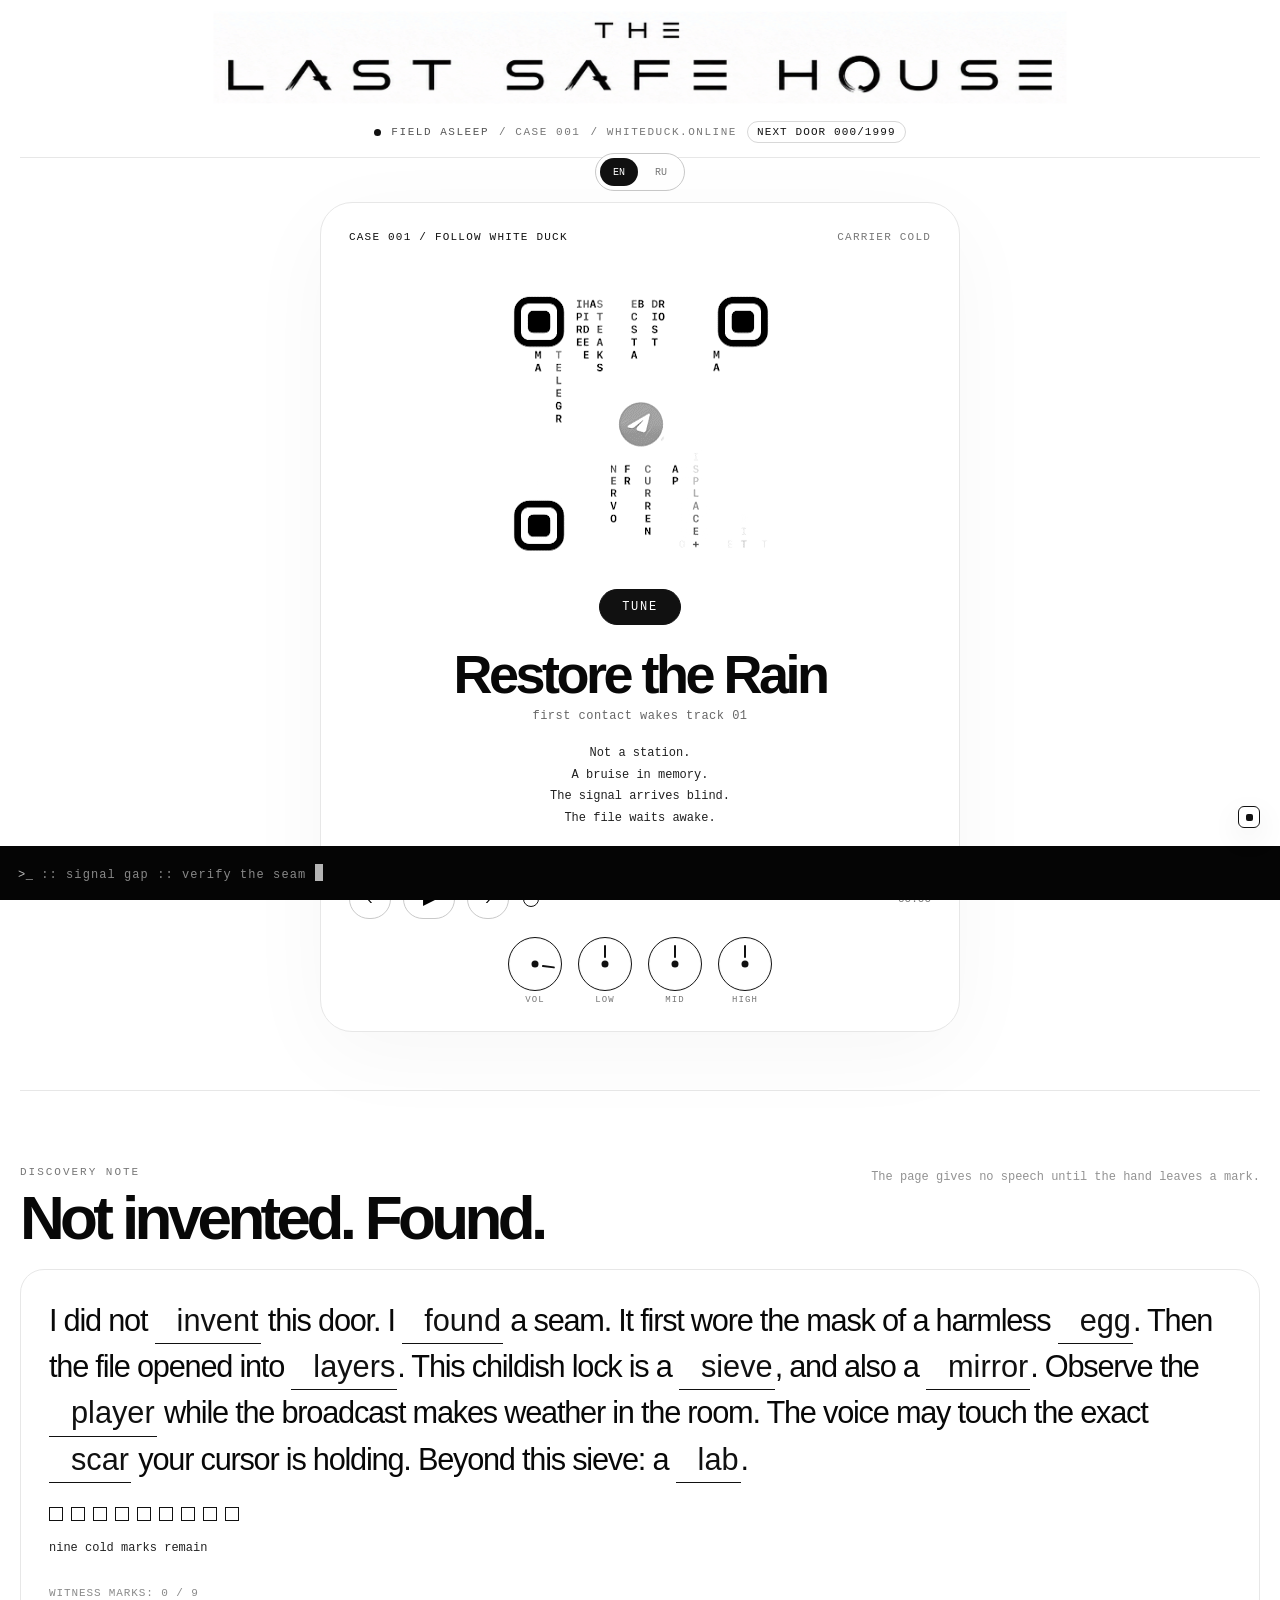
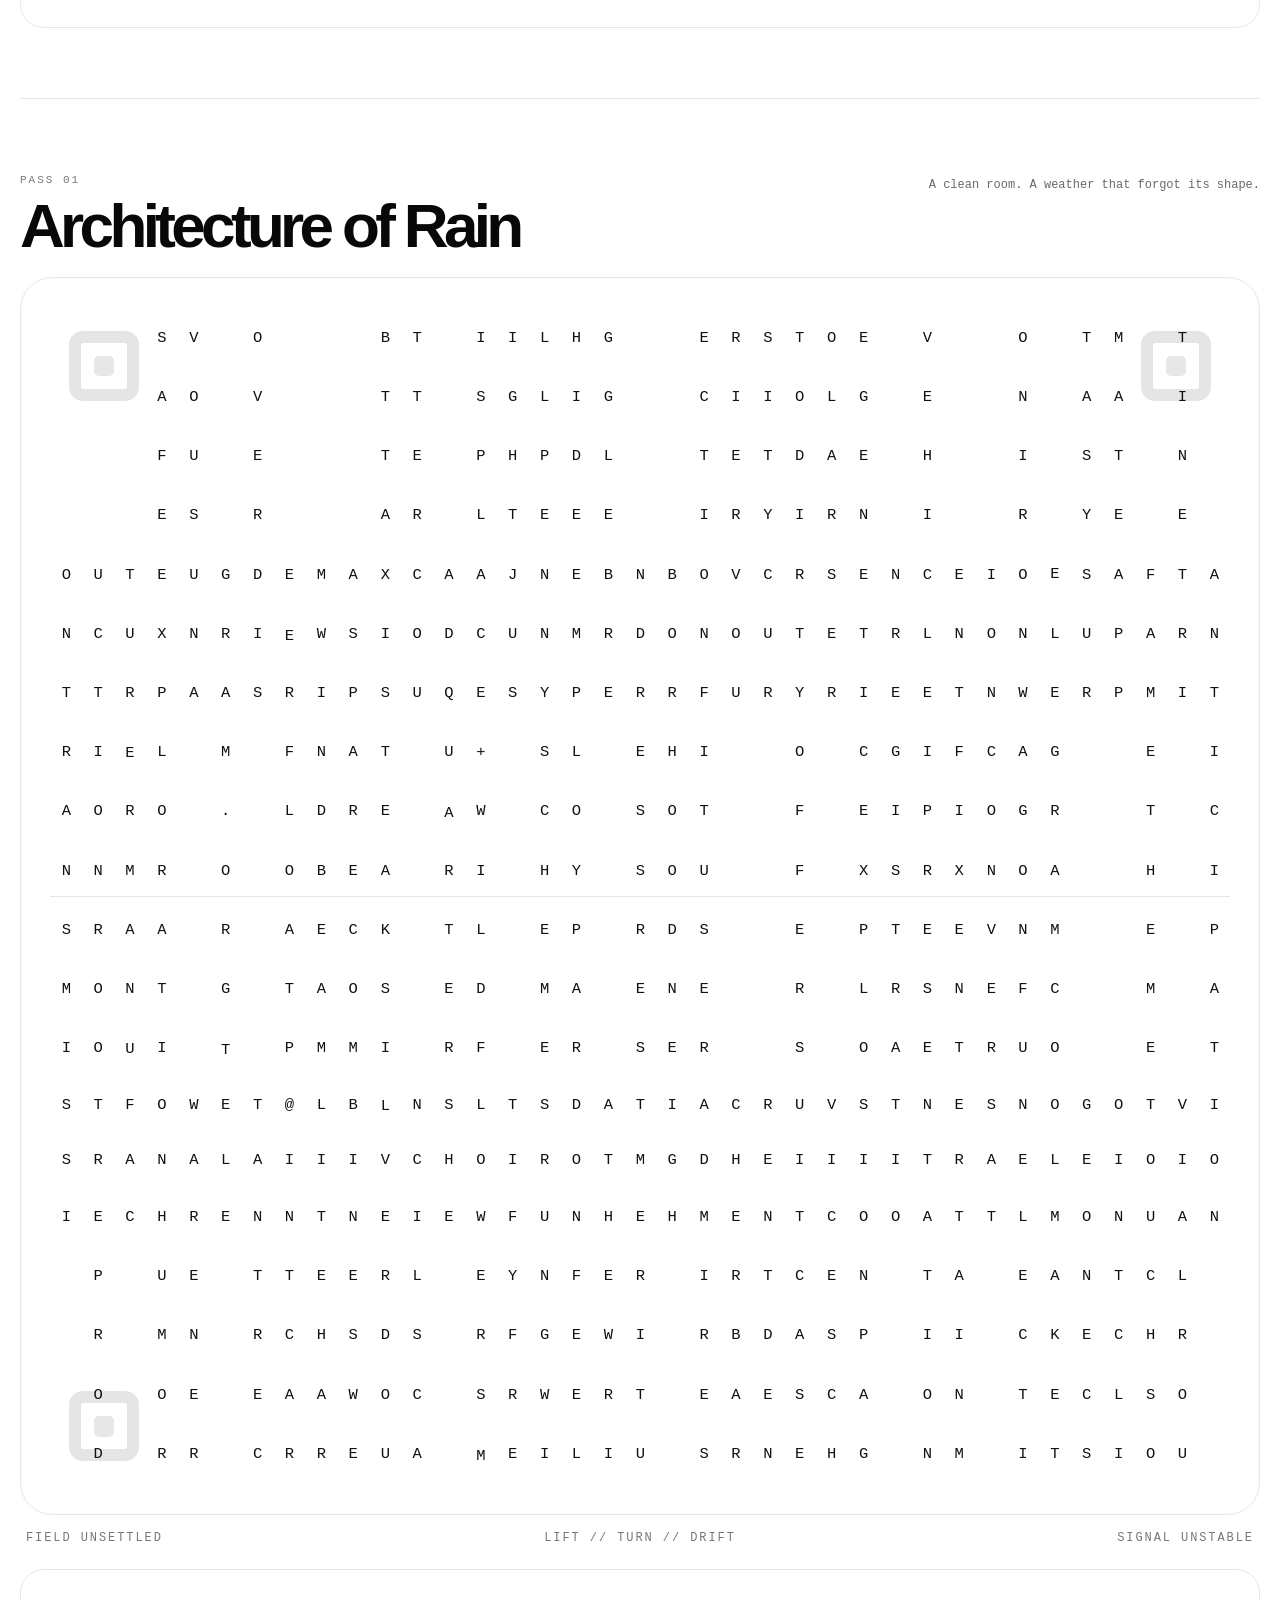
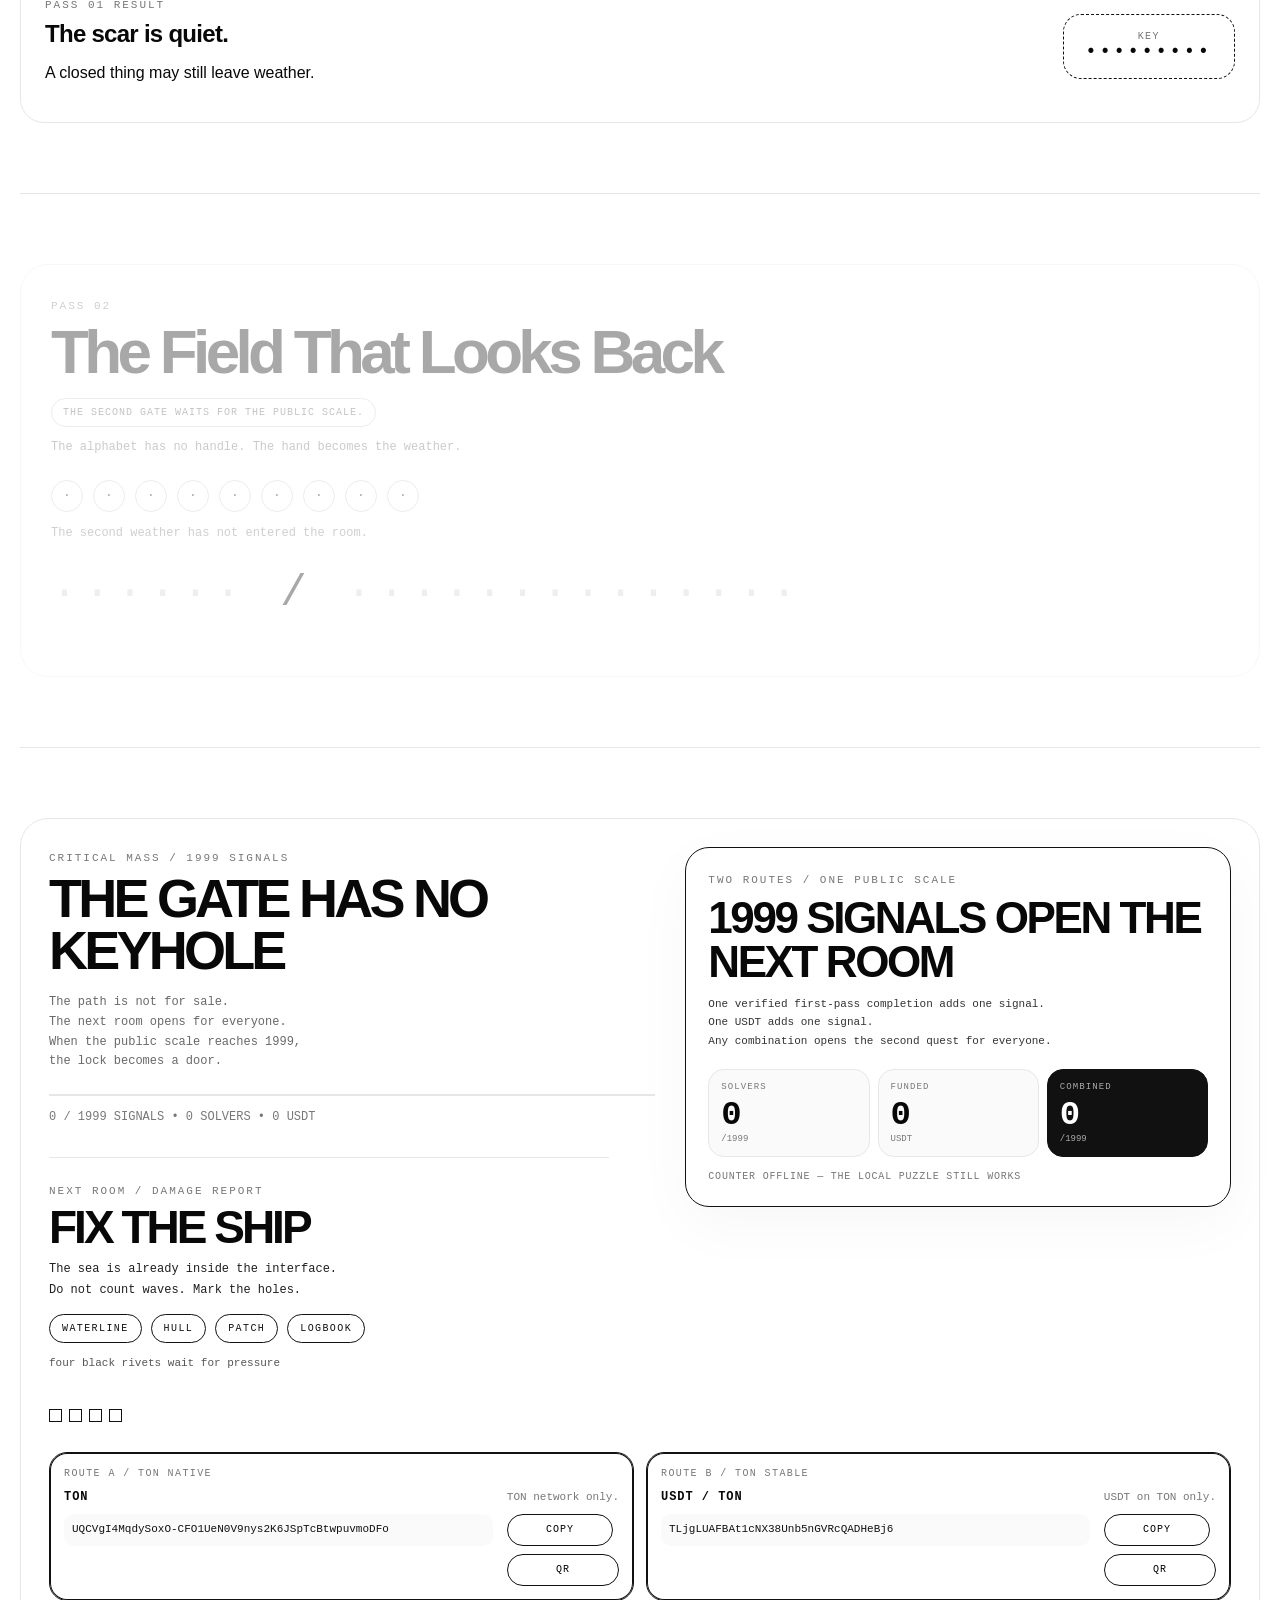
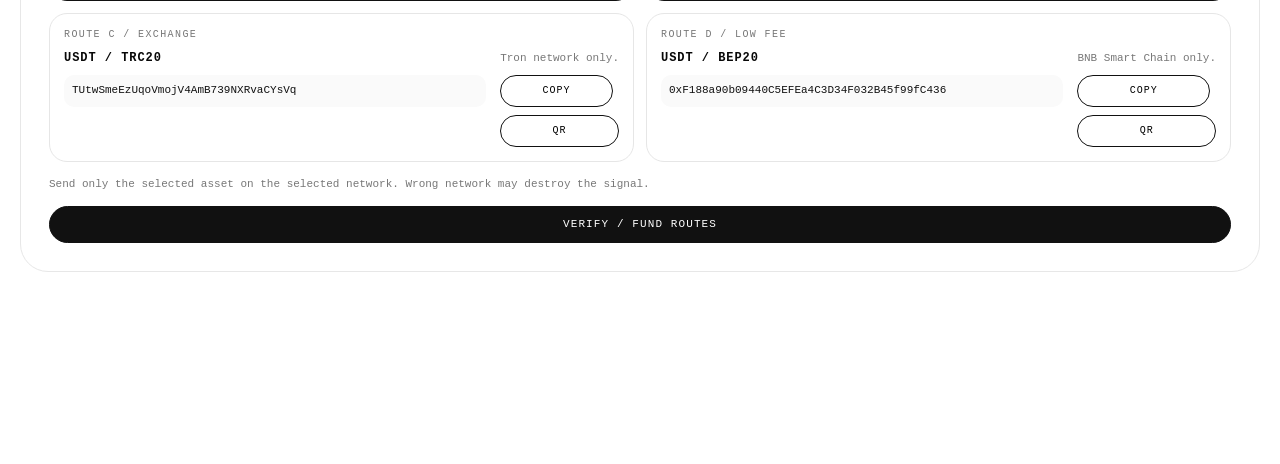
==== index.html @ b069efe6 "Deploy The Last Safe House v29" ====
<!DOCTYPE html>

<html lang="en">
<head>
<meta charset="utf-8"/>
<meta content="width=device-width, initial-scale=1, viewport-fit=cover" name="viewport"/>
<title>THE LAST SAFE HOUSE — Case 001 / Follow White Duck</title>
<meta content="Minimal ARG radio decoder. The Last Safe House. Case 001: Follow White Duck." name="description"/>
<meta content="no-referrer" name="referrer"/>
<meta content="default-src 'self'; img-src 'self' data:; media-src 'self' blob:; style-src 'self' 'unsafe-inline'; script-src 'self' https://challenges.cloudflare.com; connect-src 'self' https://api.whiteduck.online https://challenges.cloudflare.com; frame-src https://challenges.cloudflare.com; object-src 'none'; base-uri 'none'; form-action 'none'; frame-ancestors 'none'; upgrade-insecure-requests" http-equiv="Content-Security-Policy"/>
<link href="css/style.css" rel="stylesheet"/>
</head>
<body>
<div aria-live="polite" class="toast" id="toast"></div>
<div aria-hidden="true" class="qrModal hidden" id="qrModal">
<div aria-label="support route qr" aria-modal="true" class="qrModalCard" data-i18n-aria="aria.qrDialog" role="dialog">
<button aria-label="close" class="qrClose" data-i18n-aria="aria.close" id="qrClose" type="button">×</button>
<span class="eyebrow" data-i18n="routes.route" id="qrRouteLabel">route</span>
<img alt="support route qr" draggable="false" id="qrRouteImage" src=""/>
<p data-i18n="routes.genericWarning" id="qrRouteWarning">Send only the selected asset on the selected network.</p>
</div>
</div>
<div class="watcher" id="watcher">
<button aria-label="watcher mark" class="watcherMark" data-i18n-aria="aria.watcher" id="watcherMark" type="button"></button>
<aside aria-label="the hood watcher" class="watcherCard" data-i18n-aria="aria.watcherCard">
<img alt="Safe House Dog watcher mark" draggable="false" src="assets/dog.png"/>
<div class="watcherText">
<span data-i18n="watcher.label">THE LAST SAFE HOUSE // WATCHER MARK</span>
<p id="watcherKoan">Do not trust the dog. Check the file. If you feed the signal, verify the route first.</p>
</div>
</aside>
</div>
<main class="page" id="terminalRoot">
<header aria-label="station header" class="topline toplineCenter">
<a aria-label="The Last Safe House" class="brand brandLogo brandLogoCenter" href="./"><img alt="The Last Safe House" draggable="false" src="assets/last_safe_house_logo.png"/></a>
<div class="status statusCenter">
<span aria-hidden="true" class="dot" id="liveDot"></span>
<span id="headerStatus">paused</span>
<span class="caseSmall" data-i18n="header.case">/ case 001</span>
<span class="relaySmall">/ whiteduck.online</span>
<a class="microFund" href="#support" id="topFund">next door 000/1999</a>
</div>
<nav aria-label="Language / Язык" class="languageSwitch"><button aria-pressed="true" class="langButton" data-lang="en" type="button">EN</button><button aria-pressed="false" class="langButton" data-lang="ru" type="button">RU</button></nav></header>
<section aria-label="radio relay" class="hero">
<div class="radioCard">
<div class="meta"><span class="caseLabel" data-i18n="hero.case">CASE 001 / FOLLOW WHITE DUCK</span><span id="radioState">carrier cold</span></div>
<div aria-label="reference signal" class="gifWrap" id="gifTrigger">
<img alt="QR word-layer reference signal" class="qrGif" draggable="false" src="assets/reference_signal.gif"/>
<button class="tune" data-i18n="hero.tune" id="tuneButton" type="button">TUNE</button>
</div>
<h1 class="trackTitle" id="trackTitle">Restore the Rain</h1>
<div class="subtitle" id="trackMeta">first contact wakes track 01</div>
<div class="trackKoan" id="trackKoan">Not a station.
A bruise in memory.
The signal arrives blind.
The file waits awake.</div>
<div aria-label="audio controls" class="controls" data-control-zone="">
<button aria-label="previous track" class="iconBtn" data-i18n-aria="aria.prevTrack" id="prevTrack" type="button">‹</button>
<button aria-label="play pause" class="iconBtn main" data-i18n-aria="aria.playPause" id="playPause" type="button">▶</button>
<button aria-label="next track" class="iconBtn" data-i18n-aria="aria.nextTrack" id="nextTrack" type="button">›</button>
<input aria-label="seek" class="seek" data-i18n-aria="aria.seek" id="seek" max="100" min="0" type="range" value="0"/>
<div class="time" id="time">00:00</div>
</div>
<div aria-label="tone controls" class="toneControls" data-control-zone="">
<button aria-label="volume" aria-valuemax="100" aria-valuemin="0" aria-valuenow="86" class="dial" data-dial="volume" data-value="86" id="volDial" role="slider" type="button"><i></i><span data-i18n="dials.volume">VOL</span></button>
<button aria-label="low frequencies" aria-valuemax="12" aria-valuemin="-12" aria-valuenow="0" class="dial" data-dial="low" data-value="0" id="lowDial" role="slider" type="button"><i></i><span data-i18n="dials.low">LOW</span></button>
<button aria-label="mid frequencies" aria-valuemax="12" aria-valuemin="-12" aria-valuenow="0" class="dial" data-dial="mid" data-value="0" id="midDial" role="slider" type="button"><i></i><span data-i18n="dials.mid">MID</span></button>
<button aria-label="high frequencies" aria-valuemax="12" aria-valuemin="-12" aria-valuenow="0" class="dial" data-dial="high" data-value="0" id="highDial" role="slider" type="button"><i></i><span data-i18n="dials.high">HIGH</span></button>
</div>
</div>
</section>
<section aria-label="discovery note" class="section discovery">
<div class="sectionHead">
<div><span class="eyebrow" data-i18n="discovery.eyebrow">discovery note</span><h2 data-i18n="discovery.title">Not invented. Found.</h2></div>
<p class="ghostText quiet" data-i18n="discovery.ghost">The page gives no speech until the hand leaves a mark.</p>
</div>
<div class="traceBoard" id="traceBoard">
<p class="traceLine" data-i18n-html="discovery.trace" id="traceLine">
          I did not <button class="traceWord" data-note="The smaller claim is the stronger one: a seam, not a throne.">invent</button> this door.
          I <button class="traceWord" data-note="The public screen behaved like an artifact. The file was only the second weather.">found</button> a seam.
          It first wore the mask of a harmless <button class="traceWord" data-note="The innocent explanation stays alive. Motive unknown. Trace confirmed.">egg</button>.
          Then the file opened into <button class="traceWord" data-note="TGS. JSON. Shapes. Glyphs. Time. History. A path, not a prophecy.">layers</button>.
          This childish lock is a <button class="traceWord" data-note="Not proof. Not a paywall. A sieve for hands patient enough to verify.">sieve</button>,
          and also a <button class="traceWord" data-note="Move the glyphs; watch the one who needs them to obey.">mirror</button>.
          Observe the <button class="traceWord" data-note="Thrill, irritation, hurry, pride. All of them are signal. None of them are proof.">player</button>
          while the broadcast makes weather in the room.
          The voice may touch the exact <button class="traceWord" data-note="A word can arrive at the same second as the hand. Coincidence is not proof; it is an invitation to inspect.">scar</button>
          your cursor is holding.
          Beyond this sieve: a <button class="traceWord" data-note="Working notes. Red-team objections. False leads. The public ledger remains public.">lab</button>.
        </p>
<div aria-hidden="true" class="traceGrid" id="traceBlocks"><span></span><span></span><span></span><span></span><span></span><span></span><span></span><span></span><span></span></div>
<div class="traceReveal" data-i18n="discovery.marksRemain" id="traceReveal">nine cold marks remain</div>
<div class="traceReceipt" id="traceReceipt">witness marks: 0 / 9</div>
</div>
</section>
<section aria-label="pass one matrix restoration" class="section gameSection">
<div class="sectionHead">
<div><span class="eyebrow" data-i18n="pass1.eyebrow">pass 01</span><h2 data-i18n="pass1.title">Architecture of Rain</h2></div>
<p class="ghostText" data-i18n="pass1.ghost">A clean room. A weather that forgot its shape.</p>
</div>
<div aria-label="matrix field" class="matrixShell" id="matrixShell"><div class="matrixRail" id="matrixRail"></div></div>
<div class="inspect"><span data-i18n="pass1.fieldUnsettled" id="inspectNode">field unsettled</span><span data-i18n="pass1.controls" id="inspectRead">lift // turn // drift</span><span data-i18n="pass1.signalUnstable" id="syncText">signal unstable</span></div>
<div class="unlock" id="unlockPanel">
<div><span class="eyebrow" data-i18n="pass1.result">pass 01 result</span><h3 data-i18n="pass1.scarQuiet" id="unlockTitle">The scar is quiet.</h3><p data-i18n="pass1.closedWeather" id="unlockText">A closed thing may still leave weather.</p></div>
<div class="keyBox"><small data-i18n="pass1.key">KEY</small><b id="keyValue">•••••••••</b></div>
</div>
</section>
<section aria-label="pass two route" class="section">
<div class="stageTwo locked" id="stageTwo">
<span class="eyebrow" data-i18n="pass2.eyebrow">pass 02</span><h2 data-i18n="pass2.title">The Field That Looks Back</h2>
<div class="globalGateStatus" data-i18n="pass2.globalWaiting" id="globalGateStatus">The second gate waits for the public scale.</div><p class="ghostText" data-i18n="pass2.ghost">The alphabet has no handle. The hand becomes the weather.</p>
<div aria-label="attention key trace" class="keyTrace">
<div class="keySlots" id="keySlots"></div>
<p class="hint" data-i18n="pass2.waiting" id="routeHint">The second weather has not entered the room.</p>
</div>
<div class="routeTape" id="routeTape"></div>
<div class="routeActions hidden" id="routeActions"><a class="smallBtn" data-i18n="pass2.openGit" href="#" id="openLedger" rel="noopener" target="_blank">OPEN GIT</a><a class="smallBtn secondary" data-i18n="pass2.requestLab" href="#" id="requestLab">REQUEST LAB ACCESS</a></div>
</div>
</section>
<section aria-label="support routes" class="section supportSection" id="support">
<div class="fund">
<div class="fundCopy">
<span class="eyebrow" data-i18n="support.eyebrow">critical mass / 1999 usdt</span>
<h3 data-i18n="support.title">THE GATE HAS NO KEYHOLE</h3>
<p class="ghostText" data-i18n-html="support.copy">The path is not for sale.<br/>The next room opens for everyone.<br/>When the public scale reaches 1999,<br/>the lock becomes a door.</p>
<div class="bar"><span id="fundBar"></span></div>
<div class="hint" id="fundText">0 / 1999 USDT</div>
<div aria-label="next quest preview" class="shipBlock">
<span class="eyebrow" data-i18n="ship.eyebrow">next room / damage report</span>
<h4 data-i18n="ship.title">FIX THE SHIP</h4>
<p data-i18n-html="ship.copy">The sea is already inside the interface.<br/>Do not count waves. Mark the holes.</p>
<div class="shipMarks" id="shipMarks">
<button data-i18n="ship.waterline" data-i18n-note="ship.waterlineNote" data-note="WATERLINE: laws, defaults, identity rituals, and quiet captures. Measure without panic." type="button">waterline</button>
<button data-i18n="ship.hull" data-i18n-note="ship.hullNote" data-note="HULL: where convenience becomes a leak. Do not argue with the ocean. Inspect the seam." type="button">hull</button>
<button data-i18n="ship.patch" data-i18n-note="ship.patchNote" data-note="PATCH: one repair you can do today. Refuse excess data. Verify a route. Publish a receipt." type="button">patch</button>
<button data-i18n="ship.logbook" data-i18n-note="ship.logbookNote" data-note="LOGBOOK: the next quest collects evidence, not belief. Bring damage reports, not slogans." type="button">logbook</button>
</div>
<div class="shipReveal" data-i18n="ship.waiting" id="shipReveal">four black rivets wait for pressure</div>
<div aria-hidden="true" class="shipSquares" id="shipSquares"><span></span><span></span><span></span><span></span></div>
</div>
</div>
<div class="communityProgress" id="communityProgress">
<span class="eyebrow" data-i18n="progress.eyebrow">two routes / one public scale</span>
<h4 data-i18n="progress.title">1999 SIGNALS OPEN THE NEXT ROOM</h4>
<p class="progressCopy" data-i18n-html="progress.copy">One verified first-pass completion adds one signal.<br/>One USDT adds one signal.<br/>Any combination opens the second quest for everyone.</p>
<div aria-live="polite" class="progressFormula">
<div><small data-i18n="progress.solvers">SOLVERS</small><b id="solverCount">0</b><span>/1999</span></div>
<div><small data-i18n="progress.funded">FUNDED</small><b id="donationCount">0</b><span>USDT</span></div>
<div class="combined"><small data-i18n="progress.combined">COMBINED</small><b id="combinedCount">0</b><span>/1999</span></div>
</div>
<div class="counterStatus" data-i18n="progress.connecting" id="counterStatus">counter connecting…</div>
<div class="completionReceipt hidden" id="completionReceipt"></div>
<div aria-live="polite" class="turnstileMount hidden" id="turnstileMount"></div>
</div><div aria-label="support routes" class="wallet routes">
<div class="routeCard recommended">
<small data-i18n="routes.tonNative">route a / ton native</small>
<b>TON</b>
<p data-i18n="routes.tonOnly">TON network only.</p>
<code id="walletTon">TON_ADDRESS_PLACEHOLDER</code>
<button class="copyAddr" data-copy="walletTon" data-i18n="routes.copy" type="button">COPY</button><button class="showQr" data-i18n="routes.qr" data-i18n-warning="routes.tonOnlyWarning" data-qr="assets/qr_ton.png" data-route="TON" data-warning="Send only TON on the TON network to this route." type="button">QR</button>
</div>
<div class="routeCard recommended">
<small data-i18n="routes.tonStable">route b / ton stable</small>
<b>USDT / TON</b>
<p data-i18n="routes.usdtTonOnly">USDT on TON only.</p>
<code id="walletUsdtTon">USDT_TON_ADDRESS_PLACEHOLDER</code>
<button class="copyAddr" data-copy="walletUsdtTon" data-i18n="routes.copy" type="button">COPY</button><button class="showQr" data-i18n="routes.qr" data-i18n-warning="routes.usdtTonOnlyWarning" data-qr="assets/qr_usdt_ton.png" data-route="USDT / TON" data-warning="Send only USDT on TON to this route. Wrong network may destroy the signal." type="button">QR</button>
</div>
<div class="routeCard">
<small data-i18n="routes.exchange">route c / exchange</small>
<b>USDT / TRC20</b>
<p data-i18n="routes.tronOnly">Tron network only.</p>
<code id="walletTrc">USDT_TRC20_ADDRESS_PLACEHOLDER</code>
<button class="copyAddr" data-copy="walletTrc" data-i18n="routes.copy" type="button">COPY</button><button class="showQr" data-i18n="routes.qr" data-i18n-warning="routes.tronOnlyWarning" data-qr="assets/qr_trc20.png" data-route="USDT / TRC20" data-warning="Send only USDT on TRON / TRC20 to this route." type="button">QR</button>
</div>
<div class="routeCard">
<small data-i18n="routes.lowFee">route d / low fee</small>
<b>USDT / BEP20</b>
<p data-i18n="routes.bscOnly">BNB Smart Chain only.</p>
<code id="walletBep">USDT_BEP20_ADDRESS_PLACEHOLDER</code>
<button class="copyAddr" data-copy="walletBep" data-i18n="routes.copy" type="button">COPY</button><button class="showQr" data-i18n="routes.qr" data-i18n-warning="routes.bscOnlyWarning" data-qr="assets/qr_bep20.png" data-route="USDT / BEP20" data-warning="Send only USDT on BNB Smart Chain / BEP20 to this route." type="button">QR</button>
</div>
<p class="routeWarning" data-i18n="routes.genericWarning">Send only the selected asset on the selected network. Wrong network may destroy the signal.</p>
<a class="smallBtn" data-i18n="routes.verifyFund" href="#" id="donateLink" rel="noopener" target="_blank">VERIFY / FUND ROUTES</a>
</div>
</div>
</section>
</main>
<button class="terminalBeacon hidden" data-i18n="terminal.questionBeacon" id="terminalBeacon" type="button">THE HOUSE HAS A QUESTION — OPEN TERMINAL</button><footer aria-label="radio transcript" class="ticker" data-i18n-aria="aria.transcript">
<div class="tickerViewport" id="tickerViewport"><div class="tickerInner" data-i18n="terminal.waiting" id="tickerTrack">&gt;_ waiting for first contact...</div></div>
</footer>
<audio id="audio" preload="metadata"></audio>
<script src="js/i18n.js"></script><script src="js/data.js"></script>
<script src="js/app.js"></script>
</body>
</html>
---- css/style.css ----
:root{
  --bg:#fff;
  --ink:#080808;
  --muted:#777;
  --soft:#f7f7f7;
  --line:#e7e7e7;
  --line2:#c9c9c9;
  --mono:ui-monospace,SFMono-Regular,Menlo,Monaco,Consolas,"Liberation Mono","Courier New",monospace;
  --sans:-apple-system,BlinkMacSystemFont,"Segoe UI",Roboto,Helvetica,Arial,sans-serif;
  --radius:28px;
  --boardPad:clamp(10px,2.2vw,32px);
  --slotTouch:clamp(7px,1.7vw,23px);
  --glyphFit:clamp(4.6px,1.26vw,15.5px);
}
*{box-sizing:border-box}
html{background:var(--bg);color:var(--ink);font-family:var(--sans);scroll-behavior:smooth;-webkit-text-size-adjust:100%}
body{margin:0;min-height:100vh;background:var(--bg);color:var(--ink);overflow-x:hidden}
a{color:inherit;text-decoration:none}button,input{font:inherit}button{touch-action:manipulation}.hidden{display:none!important}
.page{width:min(1760px,calc(100vw - 40px));margin:0 auto;padding:30px 0 122px}
.topline{height:42px;display:flex;align-items:center;justify-content:space-between;gap:16px;border-bottom:1px solid var(--line);font-family:var(--mono);font-size:11px;letter-spacing:.09em;text-transform:uppercase;color:#111}
.brand{font-weight:780;letter-spacing:.14em;white-space:nowrap}.brandLogo{display:inline-flex;align-items:center;line-height:0;min-width:0}.brandLogo img{display:block;height:54px;width:auto;max-width:min(44vw,560px);object-fit:contain}.status{display:flex;gap:10px;align-items:center;color:#555;white-space:nowrap}.caseSmall{color:#777}.dot{width:7px;height:7px;border-radius:99px;background:#111;display:inline-block}.dot.live{animation:pulse 1.4s ease-in-out infinite}@keyframes pulse{50%{opacity:.18}}
.microFund{margin-left:4px;border:1px solid #d8d8d8;border-radius:999px;padding:4px 9px;color:#111;background:#fff;letter-spacing:.1em;white-space:nowrap}.microFund:hover{border-color:#111;transform:translateY(-1px)}
.hero{min-height:calc(100vh - 220px);display:grid;place-items:center;padding:44px 0 58px}.radioCard{width:min(640px,100%);border:1px solid var(--line);border-radius:32px;padding:28px;display:flex;flex-direction:column;align-items:center;text-align:center;box-shadow:0 22px 90px rgba(0,0,0,.035);background:#fff}.meta{width:100%;display:flex;justify-content:space-between;gap:18px;font-family:var(--mono);font-size:11px;letter-spacing:.11em;text-transform:uppercase;color:#777}.caseLabel{color:#111}.gifWrap{display:grid;place-items:center;margin:28px 0 16px;cursor:crosshair}.qrGif{width:min(300px,70vw);height:min(300px,70vw);object-fit:contain;filter:grayscale(1) contrast(1.06);mix-blend-mode:multiply}.tune{margin-top:18px;border:1px solid #111;background:#111;color:#fff;border-radius:999px;padding:10px 22px;font-family:var(--mono);font-size:12px;letter-spacing:.14em;text-transform:uppercase;cursor:pointer}.tune:hover{transform:translateY(-1px)}.trackTitle{font-size:clamp(30px,4.4vw,54px);letter-spacing:-.065em;line-height:.96;margin:8px 0}.subtitle{font-family:var(--mono);font-size:12px;color:#666;letter-spacing:.04em}.trackKoan{font-family:var(--mono);font-size:12px;line-height:1.82;color:#202020;white-space:pre-line;margin:20px auto 0;max-width:480px;min-height:112px;transition:opacity .18s ease}.controls{position:relative;z-index:5;display:grid;grid-template-columns:42px 52px 42px minmax(120px,1fr) 62px;gap:12px;align-items:center;margin-top:24px;width:100%}.iconBtn{width:42px;height:40px;border-radius:999px;border:1px solid var(--line2);background:#fff;cursor:pointer;display:grid;place-items:center}.iconBtn.main{width:52px}.iconBtn:hover{border-color:#111;transform:translateY(-1px)}.seek{appearance:none;width:100%;height:2px;background:#111;outline:none}.seek::-webkit-slider-thumb{appearance:none;width:16px;height:16px;border-radius:99px;background:#fff;border:1px solid #111}.seek::-moz-range-thumb{width:16px;height:16px;border-radius:99px;background:#fff;border:1px solid #111}.time{font-family:var(--mono);font-size:11px;color:#777;text-align:right}
.section{padding:70px 0;border-top:1px solid var(--line)}.sectionHead{display:flex;justify-content:space-between;align-items:flex-start;gap:30px;margin-bottom:22px}.eyebrow{font-family:var(--mono);font-size:11px;letter-spacing:.18em;text-transform:uppercase;color:#777}.section h2{font-size:clamp(38px,5vw,62px);letter-spacing:-.075em;line-height:.94;margin:10px 0 0}.section h3{font-size:24px;letter-spacing:-.03em;margin:8px 0}.ghostText{margin:7px 0 0;max-width:430px;color:#696969;font-family:var(--mono);font-size:12px;line-height:1.65}.quiet{opacity:.72}
.traceBoard{border:1px solid var(--line);border-radius:24px;padding:28px;background:#fff}.traceLine{font-size:clamp(22px,2.4vw,34px);line-height:1.47;letter-spacing:-.04em;margin:0}.traceWord{position:relative;border:0;border-bottom:1px solid #111;background:transparent;padding:0 2px 0 22px;cursor:crosshair;font:inherit;color:#111}.traceWord:before{content:"";position:absolute;left:2px;top:.32em;width:.5em;height:.5em;background:#111;opacity:0;transform:scale(.25);transition:opacity .16s ease,transform .16s ease}.traceWord.seen:before{opacity:1;transform:scale(1)}.traceWord.seen{background:#111;color:transparent;border-bottom-color:#111;border-radius:2px;box-shadow:0 0 0 1px #111 inset}.traceGrid{display:flex;gap:8px;margin-top:24px}.traceGrid span{width:14px;height:14px;border:1px solid #111;display:block}.traceGrid span.seen{background:#111}.traceReveal{min-height:48px;margin-top:18px;color:#222;font-family:var(--mono);font-size:12px;line-height:1.55}.traceReceipt{font-family:var(--mono);font-size:11px;color:#8a8a8a;letter-spacing:.08em;text-transform:uppercase}
.matrixShell{position:relative;width:100%;border:1px solid var(--line);border-radius:32px;padding:var(--boardPad);background:#fff;overflow:hidden;box-shadow:inset 0 0 0 1px rgba(0,0,0,.018)}.matrixRail{position:relative;display:block;width:100%;max-width:1180px;aspect-ratio:259/259;margin:0 auto;padding:0;isolation:isolate;user-select:none;-webkit-user-select:none;touch-action:none}.matrixRail:after{content:"";position:absolute;left:0;right:0;top:50%;height:1px;background:#e6e6e6;z-index:1;pointer-events:none}.qrCorners{position:absolute;inset:0;pointer-events:none;z-index:0}.corner{position:absolute;width:clamp(24px,5.8vw,70px);height:clamp(24px,5.8vw,70px);border:clamp(5px,1vw,12px) solid #222;border-radius:clamp(6px,1.1vw,15px);opacity:.12;pointer-events:none;mix-blend-mode:multiply}.corner:after{content:"";position:absolute;inset:clamp(5px,1vw,13px);background:#222;border-radius:clamp(2px,.5vw,5px);opacity:.9}.c1{left:1.6%;top:2.1%}.c2{right:1.6%;top:2.1%}.c3{left:1.6%;bottom:2.1%}.col{position:absolute;top:0;width:var(--slotTouch);height:100%;transform:translateX(-50%);border-radius:999px;background:transparent;cursor:grab;transition:background .16s ease,box-shadow .16s ease,opacity .16s ease,filter .16s ease;z-index:5}.col:hover,.col.selected{background:rgba(0,0,0,.035)}.col.pressed{background:rgba(0,0,0,.055);cursor:grabbing}.col.dropTarget{background:rgba(0,0,0,.075);box-shadow:0 0 0 1px #111 inset}.col.isDragging{position:fixed!important;z-index:5000!important;transform:none!important;background:#fff!important;border:1px solid #111!important;box-shadow:0 28px 72px rgba(0,0,0,.22)!important;opacity:.96!important;pointer-events:none!important}.matrixRail.dragging .col:not(.isDragging){opacity:.36;filter:blur(.1px)}.dropSlot{display:none}.glyph{position:absolute;left:50%;transform:translate(-50%,-50%);font-family:var(--mono);font-size:var(--glyphFit);line-height:1;letter-spacing:0;color:#111;white-space:pre;user-select:none;-webkit-user-select:none;z-index:6}.glyph.keyHit{background:#111;color:#fff;border-radius:999px;box-shadow:0 0 0 clamp(2px,.45vw,7px) #111}.glyph.keyHint{animation:keyBreath 1.35s ease-in-out infinite;border-radius:999px;background:#f4f4f4;box-shadow:0 0 0 clamp(3px,.75vw,10px) #f4f4f4;z-index:7}@keyframes keyBreath{50%{background:#fff;box-shadow:0 0 0 clamp(4px,.9vw,12px) #f7f7f7}}.glyph.noise{animation:shake .18s linear 2}@keyframes shake{50%{transform:translate(calc(-50% + 2px),-50%)}}
.inspect{display:flex;justify-content:space-between;gap:18px;font-family:var(--mono);font-size:clamp(8px,1.1vw,12px);letter-spacing:clamp(.06em,.8vw,.16em);text-transform:uppercase;color:#777;margin-top:16px;padding:0 6px}.unlock{display:flex;justify-content:space-between;gap:26px;align-items:center;border:1px solid var(--line);border-radius:24px;margin-top:24px;padding:24px}.keyBox{border:1px dashed #111;border-radius:18px;padding:16px 22px;text-align:center;min-width:150px}.keyBox small{display:block;font-family:var(--mono);font-size:10px;color:#777;letter-spacing:.14em}.keyBox b{font-family:var(--mono);font-size:18px;letter-spacing:.18em}.stageTwo{border:1px solid var(--line);border-radius:28px;padding:30px;background:#fff;transition:opacity .35s}.stageTwo.locked{opacity:.35;filter:grayscale(1)}.keyTrace{margin:22px 0}.keySlots{display:flex;gap:10px;flex-wrap:wrap}.keySlots span{width:32px;height:32px;border:1px solid var(--line2);border-radius:999px;display:grid;place-items:center;font-family:var(--mono);font-size:13px}.keySlots span.filled{background:#111;color:#fff;border-color:#111}.hint{font-family:var(--mono);font-size:12px;color:#777;line-height:1.55}.routeTape{font-family:var(--mono);font-size:clamp(20px,3.5vw,46px);letter-spacing:.13em;line-height:1.25;margin:24px 0}.routeTape .pending{color:#cfcfcf}.routeActions{display:flex;gap:12px;flex-wrap:wrap}.smallBtn{display:inline-flex;align-items:center;justify-content:center;border:1px solid #111;border-radius:999px;background:#111;color:#fff;padding:10px 16px;font-family:var(--mono);font-size:11px;letter-spacing:.1em;text-transform:uppercase}.smallBtn.secondary{background:#fff;color:#111}
.fund{display:grid;grid-template-columns:minmax(0,1fr) minmax(280px,560px);gap:30px;align-items:stretch;border:1px solid var(--line);border-radius:28px;padding:28px}.fundCopy h3{font-size:clamp(30px,4.6vw,54px);letter-spacing:-.07em;line-height:.96;margin:8px 0 16px}.bar{height:2px;background:#e6e6e6;margin:22px 0 12px}.bar span{display:block;height:2px;background:#111;width:0}.routes{display:grid;gap:12px;font-family:var(--mono);font-size:12px;line-height:1.4}.routeCard{border:1px solid #e6e6e6;border-radius:18px;padding:14px;background:#fff;display:grid;grid-template-columns:1fr auto;gap:8px 14px;align-items:center}.routeCard.recommended{border-color:#111;box-shadow:inset 0 0 0 1px #111}.routeCard small{font-size:10px;color:#777;letter-spacing:.14em;text-transform:uppercase;grid-column:1/-1}.routeCard b{font-size:12px;letter-spacing:.08em;text-transform:uppercase}.routeCard p{margin:0;color:#777;font-family:var(--mono);font-size:11px}.routeCard code{grid-column:1/2;display:block;font-family:var(--mono);font-size:11px;overflow-wrap:anywhere;color:#111;background:#fafafa;border-radius:10px;padding:8px}.copyAddr{grid-column:2/3;grid-row:3/4;border:1px solid #111;background:#fff;border-radius:999px;padding:8px 10px;cursor:pointer;font-family:var(--mono);font-size:10px;letter-spacing:.1em}.copyAddr:hover{background:#111;color:#fff}.routeWarning{margin:2px 0 0;color:#777;font-size:11px;line-height:1.6}
.watcher{position:fixed;right:20px;bottom:72px;z-index:2600}.watcherMark{width:22px;height:22px;border:1px solid #111;background:#fff;border-radius:6px;cursor:crosshair;display:block;box-shadow:0 10px 30px rgba(0,0,0,.08)}.watcherMark:after{content:"";display:block;width:7px;height:7px;background:#111;margin:6px auto;border-radius:2px}.watcherCard{position:absolute;right:0;bottom:34px;width:min(420px,calc(100vw - 36px));border:1px solid #111;background:#fff;border-radius:28px;padding:14px;box-shadow:0 24px 80px rgba(0,0,0,.16);opacity:0;transform:translateY(12px) scale(.985);pointer-events:none;transition:opacity .2s ease,transform .2s ease}.watcher:hover .watcherCard,.watcher.open .watcherCard{opacity:1;transform:translateY(0) scale(1);pointer-events:auto}.watcherCard img{width:100%;height:auto;max-height:520px;object-fit:cover;object-position:50% 24%;border-radius:20px;filter:grayscale(1) contrast(1.04)}.watcherText{padding:12px 6px 4px;font-family:var(--mono);font-size:12px;line-height:1.6}.watcherText span{display:block;letter-spacing:.14em;text-transform:uppercase;color:#777;margin-bottom:6px}.watcherText p{margin:0;color:#111}
.ticker{position:fixed;left:0;right:0;bottom:0;z-index:2000;background:#050505;color:#fff;height:54px;display:block;overflow:hidden;box-shadow:0 -1px 0 rgba(255,255,255,.08)}.tickerViewport{height:54px;display:flex;align-items:center;width:100%;overflow:hidden;padding:0 18px;white-space:nowrap}.tickerInner{display:block;width:100%;max-width:100%;white-space:nowrap;font-family:var(--mono);font-size:12px;letter-spacing:.045em;overflow:hidden;text-overflow:ellipsis}.tickerCue{display:inline;opacity:1;white-space:nowrap}.tickerCue.active{color:#fff;text-shadow:0 0 7px rgba(255,255,255,.28)}.tickerCue.silence{opacity:.55}.tickerCursor{display:inline-block;width:8px;height:1.35em;margin-left:9px;vertical-align:-.25em;background:#fff;opacity:.7;animation:cursorBlink 1.15s steps(1,end) infinite}@keyframes cursorBlink{50%{opacity:.08}}.ticker:hover{height:auto;min-height:54px}.ticker:hover .tickerViewport{height:auto;min-height:54px;align-items:flex-start;padding-top:16px;padding-bottom:16px}.tickerViewport:hover .tickerInner{white-space:normal;overflow:visible;text-overflow:clip;line-height:1.4;background:#050505;z-index:1;cursor:text}
.toast{position:fixed;right:18px;bottom:64px;z-index:3000;background:#111;color:#fff;border-radius:999px;padding:10px 14px;font-family:var(--mono);font-size:11px;letter-spacing:.08em;text-transform:uppercase;opacity:0;transform:translateY(8px);transition:.2s;pointer-events:none}.toast.show{opacity:1;transform:translateY(0)}.devPanel{position:fixed;right:14px;top:14px;z-index:5000;display:flex;gap:8px;background:#fff;border:1px solid #111;border-radius:999px;padding:8px}.devPanel button{border:1px solid #111;background:#fff;border-radius:999px;padding:6px 10px;font-family:var(--mono);font-size:11px;cursor:pointer}.signalBurst{position:fixed;inset:0;z-index:4200;pointer-events:none;overflow:hidden;display:block;background:rgba(255,255,255,.01)}.signalBurst .burstLabel{position:absolute;left:50%;top:50%;transform:translate(-50%,-50%);font-family:var(--mono);font-size:clamp(18px,4vw,54px);letter-spacing:.18em;white-space:nowrap;color:#111;background:rgba(255,255,255,.8);border:1px solid #111;border-radius:999px;padding:14px 24px;animation:burstLabel 1.55s ease-out forwards}.signalBurst span{position:absolute;top:-8vh;font-family:var(--mono);font-size:clamp(13px,2.4vw,30px);color:#111;opacity:0;animation:fallGlyph linear forwards}@keyframes fallGlyph{0%{opacity:0;transform:translateY(-10vh)}12%{opacity:.72}100%{opacity:0;transform:translateY(118vh)}}@keyframes burstLabel{0%{opacity:0;filter:blur(8px);letter-spacing:.5em}18%{opacity:1;filter:blur(0)}78%{opacity:1}100%{opacity:0;letter-spacing:.22em}}
@media(max-width:1100px){.page{width:calc(100vw - 28px)}}
@media(max-width:900px){:root{--slotTouch:clamp(6px,1.9vw,14px);--glyphFit:clamp(4.4px,1.35vw,9px)}.page{width:calc(100vw - 18px);padding-top:18px}.topline{font-size:10px}.caseSmall{display:inline}.hero{min-height:auto;padding:28px 0}.sectionHead{display:block}.ghostText{max-width:none}.fund{grid-template-columns:1fr}.controls{grid-template-columns:42px 52px 42px;grid-template-areas:"prev play next" "seek seek time"}.controls #prevTrack{grid-area:prev}.controls #playPause{grid-area:play}.controls #nextTrack{grid-area:next}.controls .seek{grid-area:seek}.controls .time{grid-area:time}.traceLine{font-size:24px}.inspect{font-size:10px;letter-spacing:.1em;flex-wrap:wrap}.watcher{right:14px;bottom:64px}.watcherCard{width:min(360px,calc(100vw - 28px))}.microFund{font-size:9px;padding:3px 6px;margin-left:0}.brandLogo img{height:24px;max-width:min(52vw,280px)}.brandLogoCenter img{height:54px;max-width:min(88vw,540px)}.status{gap:6px}.statusCenter{flex-wrap:wrap}.routeCard{grid-template-columns:1fr}.copyAddr{grid-column:1;grid-row:auto;width:max-content}.ticker{height:58px}.tickerViewport{height:58px;padding:0 12px}.tickerInner{font-size:11px}}
@media(max-width:540px){:root{--slotTouch:6px;--glyphFit:4.4px}.radioCard{padding:22px 18px;border-radius:24px}.meta{font-size:9px}.qrGif{width:240px;height:240px}.matrixShell{padding:8px;border-radius:18px}.corner{opacity:.08}.unlock{display:block}.keyBox{margin-top:18px}.section{padding:46px 0}.section h2{font-size:clamp(31px,11vw,44px)}.routeTape{font-size:20px;letter-spacing:.08em}.traceWord{padding-left:18px}.traceGrid span{width:12px;height:12px}}
@media(prefers-reduced-motion:reduce){*{animation-duration:.01ms!important;animation-iteration-count:1!important;scroll-behavior:auto!important}}

/* v17 additions: next-room ship module + terminal prompt */
.shipBlock{margin-top:30px;border-top:1px solid var(--line);padding-top:22px;max-width:560px}
.shipBlock h4{font-size:clamp(28px,4vw,46px);letter-spacing:-.065em;line-height:.94;margin:8px 0 10px}
.shipBlock p{margin:0 0 14px;color:#202020;font-family:var(--mono);font-size:12px;line-height:1.72}
.shipMarks{display:flex;flex-wrap:wrap;gap:9px;margin:14px 0 12px}
.shipMarks button{border:1px solid #111;background:#fff;color:#111;border-radius:999px;padding:8px 12px;font-family:var(--mono);font-size:10px;letter-spacing:.14em;text-transform:uppercase;cursor:crosshair;transition:background .16s,color .16s,transform .16s}
.shipMarks button:hover{transform:translateY(-1px)}
.shipMarks button.seen{background:#111;color:transparent;text-shadow:none;box-shadow:0 0 0 1px #111 inset}
.shipReveal{min-height:42px;color:#555;font-family:var(--mono);font-size:11px;line-height:1.55;margin-top:10px}
.shipSquares{display:flex;gap:7px;margin-top:12px}
.shipSquares span{width:13px;height:13px;border:1px solid #111;display:block}
.shipSquares span.seen{background:#111}
.terminalInput{display:inline-block;min-width:13ch;max-width:80vw;outline:none;color:#fff;caret-color:#fff;vertical-align:baseline;white-space:pre;overflow:hidden}
.terminalInput:empty:before{content:""}
.tickerPrompt{opacity:.72}
.tickerCue.active{font-variant-ligatures:none}
@media(max-width:900px){.shipBlock{max-width:none}.shipMarks button{font-size:9px;padding:7px 10px}.terminalInput{min-width:9ch}}

/* v18 additions: radio dials, QR route modal, live terminal, animated watcher text */
.toneControls{display:flex;gap:16px;align-items:center;justify-content:center;margin-top:18px;width:100%;font-family:var(--mono);user-select:none;-webkit-user-select:none}
.dial{--deg:230deg;touch-action:none;position:relative;width:54px;height:66px;border:0;background:transparent;cursor:grab;color:#111;display:grid;grid-template-rows:54px auto;place-items:center;padding:0;font-family:var(--mono)}
.dial i{width:54px;height:54px;border:1px solid #111;border-radius:999px;background:#fff;display:block;position:relative;box-shadow:inset 0 0 0 1px rgba(0,0,0,.03)}
.dial i:before{content:"";position:absolute;left:50%;top:7px;width:2px;height:13px;background:#111;border-radius:99px;transform:translateX(-50%) rotate(var(--deg));transform-origin:50% 20px;transition:transform .08s linear}
.dial i:after{content:"";position:absolute;left:50%;top:50%;width:7px;height:7px;background:#111;border-radius:99px;transform:translate(-50%,-50%)}
.dial span{font-size:9px;letter-spacing:.12em;color:#777;margin-top:5px;line-height:1;text-transform:uppercase}.dial:hover i{box-shadow:0 0 0 1px #111 inset}.dial:focus-visible{outline:1px solid #111;outline-offset:4px;border-radius:12px}
.qrModal{position:fixed;inset:0;z-index:7000;background:rgba(255,255,255,.76);display:grid;place-items:center;backdrop-filter:blur(4px)}.qrModal.hidden{display:none!important}.qrModalCard{width:min(380px,calc(100vw - 34px));background:#fff;border:1px solid #111;border-radius:28px;padding:20px;box-shadow:0 30px 110px rgba(0,0,0,.22);position:relative;text-align:center}.qrClose{position:absolute;right:14px;top:12px;width:30px;height:30px;border:1px solid #111;background:#fff;border-radius:999px;cursor:pointer}.qrModalCard img{width:min(260px,72vw);height:min(260px,72vw);object-fit:contain;image-rendering:pixelated;margin:16px auto 12px;display:block}.qrModalCard p{font-family:var(--mono);font-size:11px;line-height:1.55;color:#222;margin:8px auto 0;max-width:280px}.showQr{grid-column:2/3;grid-row:4/5;border:1px solid #111;background:#fff;border-radius:999px;padding:8px 11px;cursor:pointer;font-family:var(--mono);font-size:10px;letter-spacing:.1em}.showQr:hover{background:#111;color:#fff}.copyAddr{margin-right:6px}
.tickerInner.terminalActive{cursor:text}.terminalEcho{display:inline;color:#fff;white-space:pre}.terminalGhost{opacity:.48}.tickerPrompt{margin-right:0}.terminalInputText{display:inline;min-width:1ch;white-space:pre}.tickerInner.silence{overflow:visible;text-overflow:clip}.tickerInner.typing{font-variant-ligatures:none}.watcherText p.typing:after{content:"";display:inline-block;width:7px;height:1.15em;background:#111;margin-left:6px;vertical-align:-.22em;animation:cursorBlink 1.15s steps(1,end) infinite}
@media(max-width:900px){.toneControls{gap:10px}.dial{width:48px;height:60px}.dial i{width:48px;height:48px}.dial i:before{top:6px;height:12px;transform-origin:50% 18px}.showQr{grid-column:1;grid-row:auto;width:max-content}.qrModalCard{border-radius:22px}.toneControls{flex-wrap:wrap}}

/* v21 operator echo under terminal */
.operatorAvatar{position:absolute;left:18px;bottom:8px;width:34px;height:38px;z-index:3;opacity:.78;pointer-events:none;display:flex;align-items:flex-end;justify-content:center}
.operatorAvatar:before{content:"";position:absolute;top:2px;left:11px;width:12px;height:12px;border:1px solid #fff;border-radius:50%;background:#050505}
.operatorBody{display:block;width:20px;height:22px;border:1px solid rgba(255,255,255,.86);border-radius:9px 9px 4px 4px;background:#050505}
.operatorBubble{position:absolute;left:42px;bottom:24px;max-width:min(420px,calc(100vw - 92px));font-family:var(--mono);font-size:11px;line-height:1.35;color:#fff;background:#050505;border:1px solid rgba(255,255,255,.22);border-radius:12px;padding:7px 9px;opacity:0;transform:translateY(4px);transition:opacity .16s ease,transform .16s ease;white-space:nowrap;overflow:hidden;text-overflow:ellipsis}
.operatorAvatar.speaking .operatorBubble{opacity:1;transform:translateY(0)}
.tickerViewport{padding-left:68px}
@media(max-width:900px){.operatorAvatar{left:10px}.tickerViewport{padding-left:56px}.operatorBubble{left:36px;max-width:calc(100vw - 76px);font-size:10px}}

/* v22 finish: remove lower-left operator; typed terminal glyphs fall instead. */
.operatorAvatar{display:none!important}
.tickerViewport{padding-left:18px!important}
@media(max-width:900px){.tickerViewport{padding-left:12px!important}}
.terminalDrop{
  position:fixed;
  top:-24px;
  z-index:3100;
  pointer-events:none;
  font-family:var(--mono);
  font-size:14px;
  line-height:1;
  color:#111;
  opacity:.92;
  text-shadow:0 0 10px rgba(0,0,0,.12);
  animation:terminalFall var(--fallDur,1.9s) cubic-bezier(.16,.78,.26,1) forwards;
}
@keyframes terminalFall{
  0%{transform:translate3d(0,-20px,0) rotate(0deg);opacity:0}
  12%{opacity:.92}
  100%{transform:translate3d(var(--drift,0px),calc(100vh + 50px),0) rotate(7deg);opacity:0}
}

/* v23 local-only sync calibration panel */
.syncPanel{
  position:fixed; right:18px; top:92px; z-index:80; width:min(420px, calc(100vw - 36px));
  background:#050505; color:#f7f7f2; border:1px solid #222; border-radius:18px;
  padding:14px; box-shadow:0 22px 80px rgba(0,0,0,.22); font-family:var(--mono);
}
.syncTitle{font-size:10px; letter-spacing:.22em; text-transform:uppercase; color:#a0a0a0; margin-bottom:8px;}
.syncRead{font-size:12px; margin-bottom:8px;}
.syncLine{font-size:12px; line-height:1.5; min-height:42px; color:#fff; border-top:1px solid #242424; padding-top:10px;}
.syncActions{display:flex; gap:7px; flex-wrap:wrap; margin-top:10px;}
.syncActions button{background:#fff;color:#000;border:0;border-radius:999px;padding:8px 10px;font:600 10px var(--mono);text-transform:uppercase;letter-spacing:.08em;cursor:pointer;}

.signalNoise{opacity:.48;letter-spacing:.09em}

.signalNoise{opacity:.48;letter-spacing:.09em}

/* v24 readability patch */
.topline{height:76px}
.brandLogo{display:inline-flex!important;align-items:center!important;line-height:0!important;min-width:0!important}
.brandLogo img{display:block!important;height:54px!important;width:auto!important;max-width:min(44vw,560px)!important;object-fit:contain!important}.brandLogoCenter img{height:78px!important;max-width:min(76vw,900px)!important}
@media(max-width:900px){.brandLogo img{height:36px!important;max-width:min(56vw,330px)!important}.brandLogoCenter img{height:54px!important;max-width:min(88vw,540px)!important}}
@media(max-width:540px){.brandLogo img{height:30px!important;max-width:62vw!important}.brandLogoCenter img{height:42px!important;max-width:92vw!important}.statusCenter{font-size:10px;line-height:1.4}}
.signalNoise{opacity:.48;letter-spacing:.09em}

/* v26 header lockup */
.toplineCenter{display:flex!important;flex-direction:column!important;justify-content:center!important;align-items:center!important;gap:10px!important;width:100%!important;padding:18px 0 10px!important;border-bottom:1px solid var(--line)!important;min-height:128px!important;overflow:visible!important;text-align:center!important}
.brandLogoCenter{display:flex!important;justify-content:center!important;width:100%!important;overflow:visible!important}
.brandLogoCenter img{display:block!important;width:min(82vw,880px)!important;height:auto!important;max-width:min(82vw,880px)!important;object-fit:contain!important}
.statusCenter{display:flex!important;justify-content:center!important;align-items:center!important;gap:10px!important;width:100%!important;font-family:var(--mono)!important;letter-spacing:.14em!important;text-transform:uppercase!important;white-space:normal!important;flex-wrap:wrap!important}
.statusCenter .microFund{margin-left:0!important}
@media(max-width:900px){.toplineCenter{min-height:108px!important;padding-top:14px!important}.brandLogoCenter img{width:min(92vw,620px)!important;max-width:min(92vw,620px)!important}.statusCenter{font-size:10px!important;gap:7px!important}.hero{padding-top:20px!important}}
@media(max-width:540px){.toplineCenter{min-height:92px!important}.brandLogoCenter img{width:94vw!important;max-width:94vw!important}.statusCenter{font-size:9px!important;letter-spacing:.08em!important}.statusCenter .microFund{font-size:9px!important}}
.terminalReply{color:#fff;white-space:pre-wrap}.signalNoise{opacity:.52;letter-spacing:.09em}

.relaySmall{color:#777}
@media(max-width:540px){.relaySmall{display:block;width:100%;text-align:center;opacity:.72}}

/* v29 — bilingual interface, public signal gate, persistent Passenger Audit */
.languageSwitch{
  display:inline-flex; align-items:center; gap:4px; padding:4px;
  border:1px solid var(--line2); border-radius:999px; background:#fff;
  font-family:var(--mono); font-size:10px; letter-spacing:.12em;
}
.langButton{
  min-width:38px; height:28px; padding:0 10px; border:0; border-radius:999px;
  color:#777; background:transparent; cursor:pointer; font:inherit;
}
.langButton:hover,.langButton:focus-visible{color:#111;outline:1px solid #111;outline-offset:1px}
.langButton.active{background:#111;color:#fff}

.globalGateStatus{
  display:inline-flex; margin:16px 0 4px; padding:7px 11px;
  border:1px solid var(--line2); border-radius:999px;
  font-family:var(--mono); font-size:10px; line-height:1.35;
  letter-spacing:.1em; text-transform:uppercase; color:#555; background:#fff;
}
.stageTwo.locked .keyTrace,.stageTwo.locked .routeTape,.stageTwo.locked .routeActions{pointer-events:none}
.stageTwo:not(.locked){opacity:1;filter:none;box-shadow:0 22px 70px rgba(0,0,0,.035)}
.stageTwo:not(.locked) .globalGateStatus{border-color:#111;color:#111}

/* The support block now has narrative + public scale, then routes across the full width. */
.fund{grid-template-columns:minmax(0,1fr) minmax(320px,.9fr);align-items:start}
.wallet.routes{grid-column:1/-1;display:grid;grid-template-columns:repeat(2,minmax(0,1fr));gap:12px}
.wallet.routes .routeWarning,.wallet.routes > .smallBtn{grid-column:1/-1}
.communityProgress{
  min-width:0; border:1px solid #111; border-radius:24px; padding:22px;
  background:#fff; font-family:var(--mono); box-shadow:0 18px 60px rgba(0,0,0,.035);
}
.communityProgress h4{
  margin:8px 0 12px; font-family:var(--sans); font-size:clamp(26px,3.6vw,44px);
  line-height:.98; letter-spacing:-.055em;
}
.progressCopy{margin:0;color:#333;font-size:11px;line-height:1.7}
.progressFormula{display:grid;grid-template-columns:repeat(3,1fr);gap:8px;margin-top:18px}
.progressFormula > div{
  min-width:0; min-height:82px; display:flex; flex-direction:column; justify-content:center;
  border:1px solid var(--line); border-radius:16px; padding:12px; background:#fafafa;
}
.progressFormula .combined{background:#111;color:#fff;border-color:#111}
.progressFormula small{font-size:9px;letter-spacing:.12em;color:#777}
.progressFormula .combined small{color:#aaa}
.progressFormula b{display:block;margin:6px 0 2px;font-size:clamp(22px,3vw,34px);line-height:1}
.progressFormula span{font-size:9px;color:#777}
.progressFormula .combined span{color:#aaa}
.counterStatus,.completionReceipt{
  margin-top:12px; font-size:10px; line-height:1.5; letter-spacing:.08em;
  text-transform:uppercase; color:#777;
}
.counterStatus.online{color:#111}.counterStatus.unlocked{font-weight:700;color:#111}
.completionReceipt{border-top:1px solid var(--line);padding-top:10px;color:#111}
.turnstileMount{margin-top:12px;min-height:68px;display:flex;align-items:center;justify-content:center}

.terminalBeacon{
  position:fixed; left:50%; bottom:68px; z-index:2750; transform:translateX(-50%);
  max-width:calc(100vw - 32px); border:1px solid #111; border-radius:999px;
  padding:11px 17px; background:#fff; color:#111; cursor:pointer;
  font-family:var(--mono); font-size:10px; letter-spacing:.12em; text-transform:uppercase;
  box-shadow:0 16px 54px rgba(0,0,0,.18); animation:beaconBreath 1.8s ease-in-out infinite;
}
@keyframes beaconBreath{50%{transform:translateX(-50%) translateY(-3px);box-shadow:0 20px 74px rgba(0,0,0,.24)}}
.tickerViewport.questionPulse{animation:terminalQuestion 1.55s ease-in-out 3}
@keyframes terminalQuestion{50%{box-shadow:inset 0 0 0 1px rgba(255,255,255,.7);background:#101010}}
.tickerInner.auditActive{white-space:normal;line-height:1.45;overflow:visible;text-overflow:clip}
.auditMark{
  display:inline-flex; margin-right:10px; padding:4px 7px; border:1px solid rgba(255,255,255,.32);
  border-radius:999px; color:#aaa; font-size:9px; letter-spacing:.12em; vertical-align:1px;
}
.terminalReply{white-space:pre-wrap;overflow-wrap:anywhere}
.auditWave{animation:auditWave 2.4s ease-out}
@keyframes auditWave{
  0%{box-shadow:inset 0 0 0 1px #111,0 0 0 0 rgba(0,0,0,.12)}
  50%{box-shadow:inset 0 0 0 2px #111,0 0 0 22px rgba(0,0,0,.035)}
  100%{box-shadow:inset 0 0 0 1px rgba(0,0,0,.018),0 0 0 42px rgba(0,0,0,0)}
}
body.auditComplete .shipBlock{box-shadow:inset 3px 0 0 #111;padding-left:18px}

@media(max-width:900px){
  .fund{grid-template-columns:1fr}
  .wallet.routes{grid-column:1;grid-template-columns:1fr}
  .wallet.routes .routeWarning,.wallet.routes > .smallBtn{grid-column:1}
  .communityProgress{padding:18px}
  .progressFormula{grid-template-columns:repeat(3,minmax(0,1fr))}
  .languageSwitch{margin-top:2px}
}
@media(max-width:540px){
  .progressFormula{grid-template-columns:1fr}
  .progressFormula > div{min-height:64px}
  .terminalBeacon{bottom:76px;font-size:9px;padding:10px 13px}
  .auditMark{display:none}
}
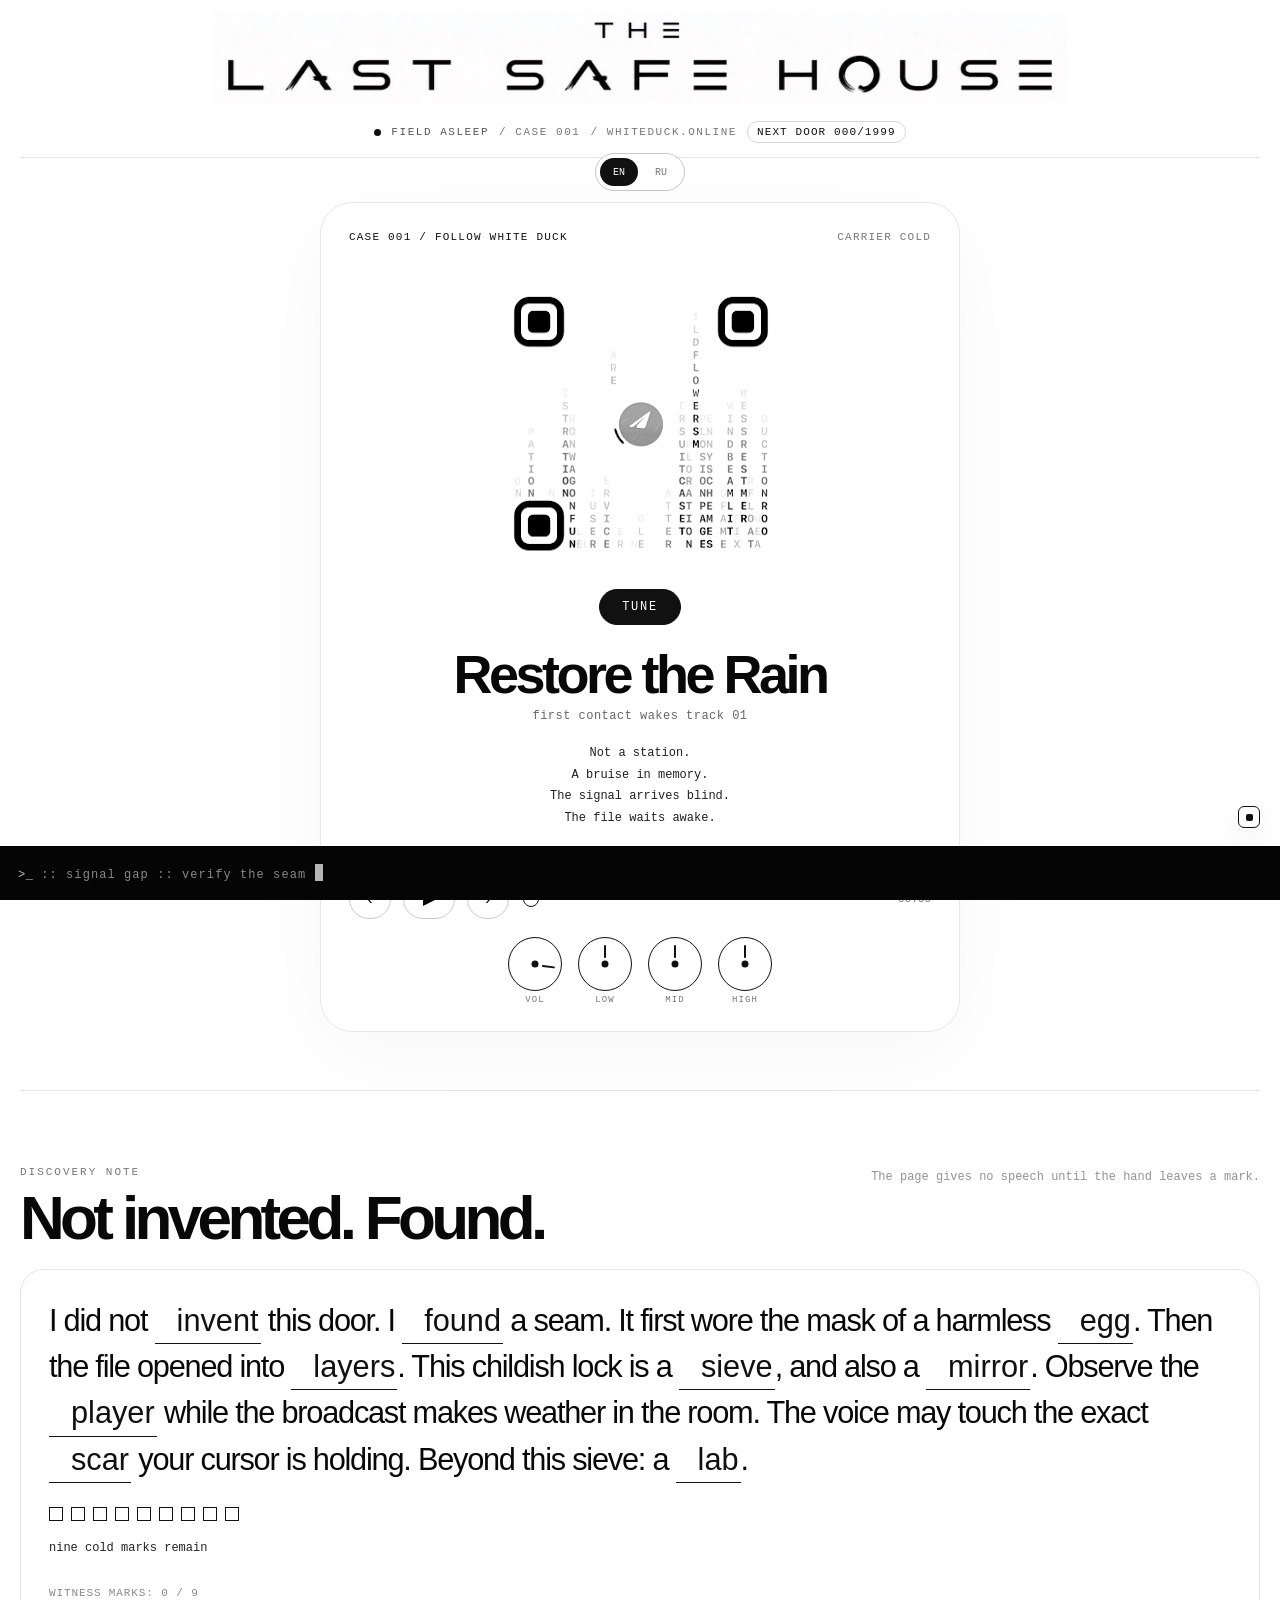
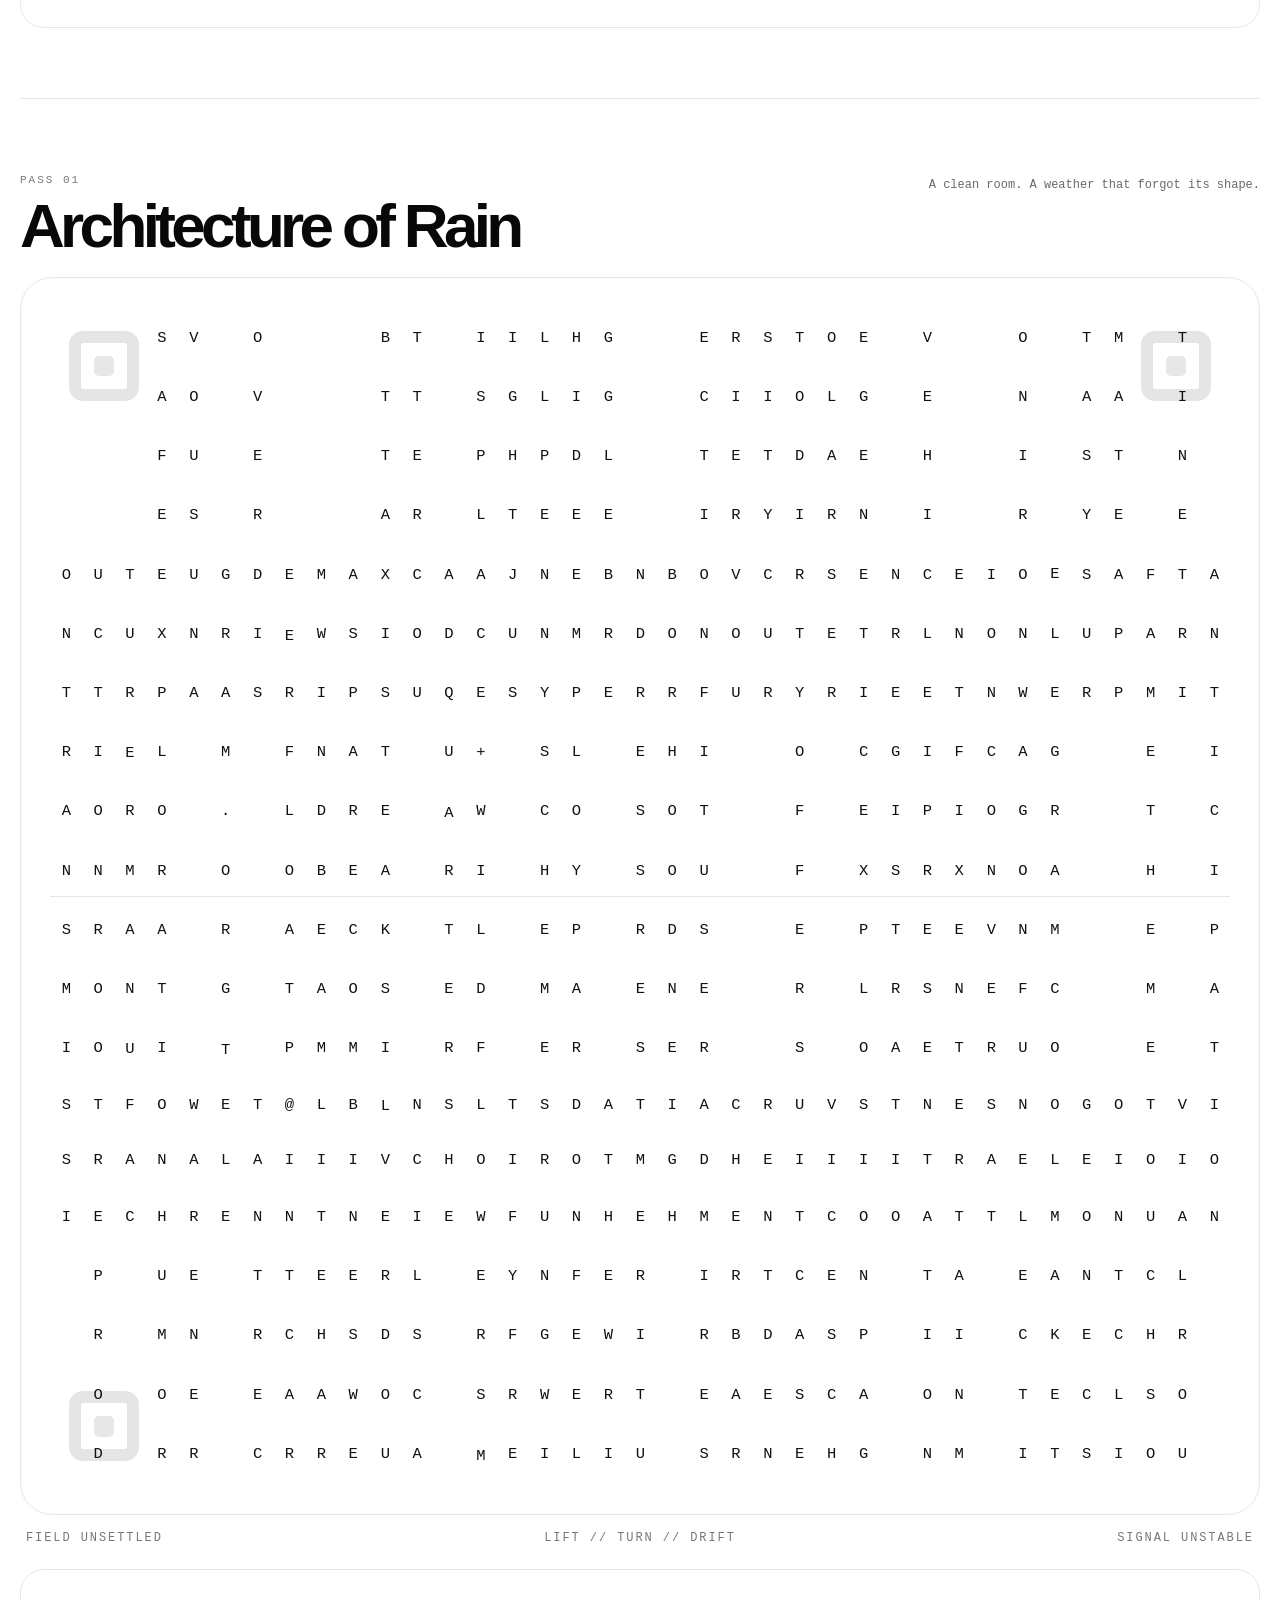
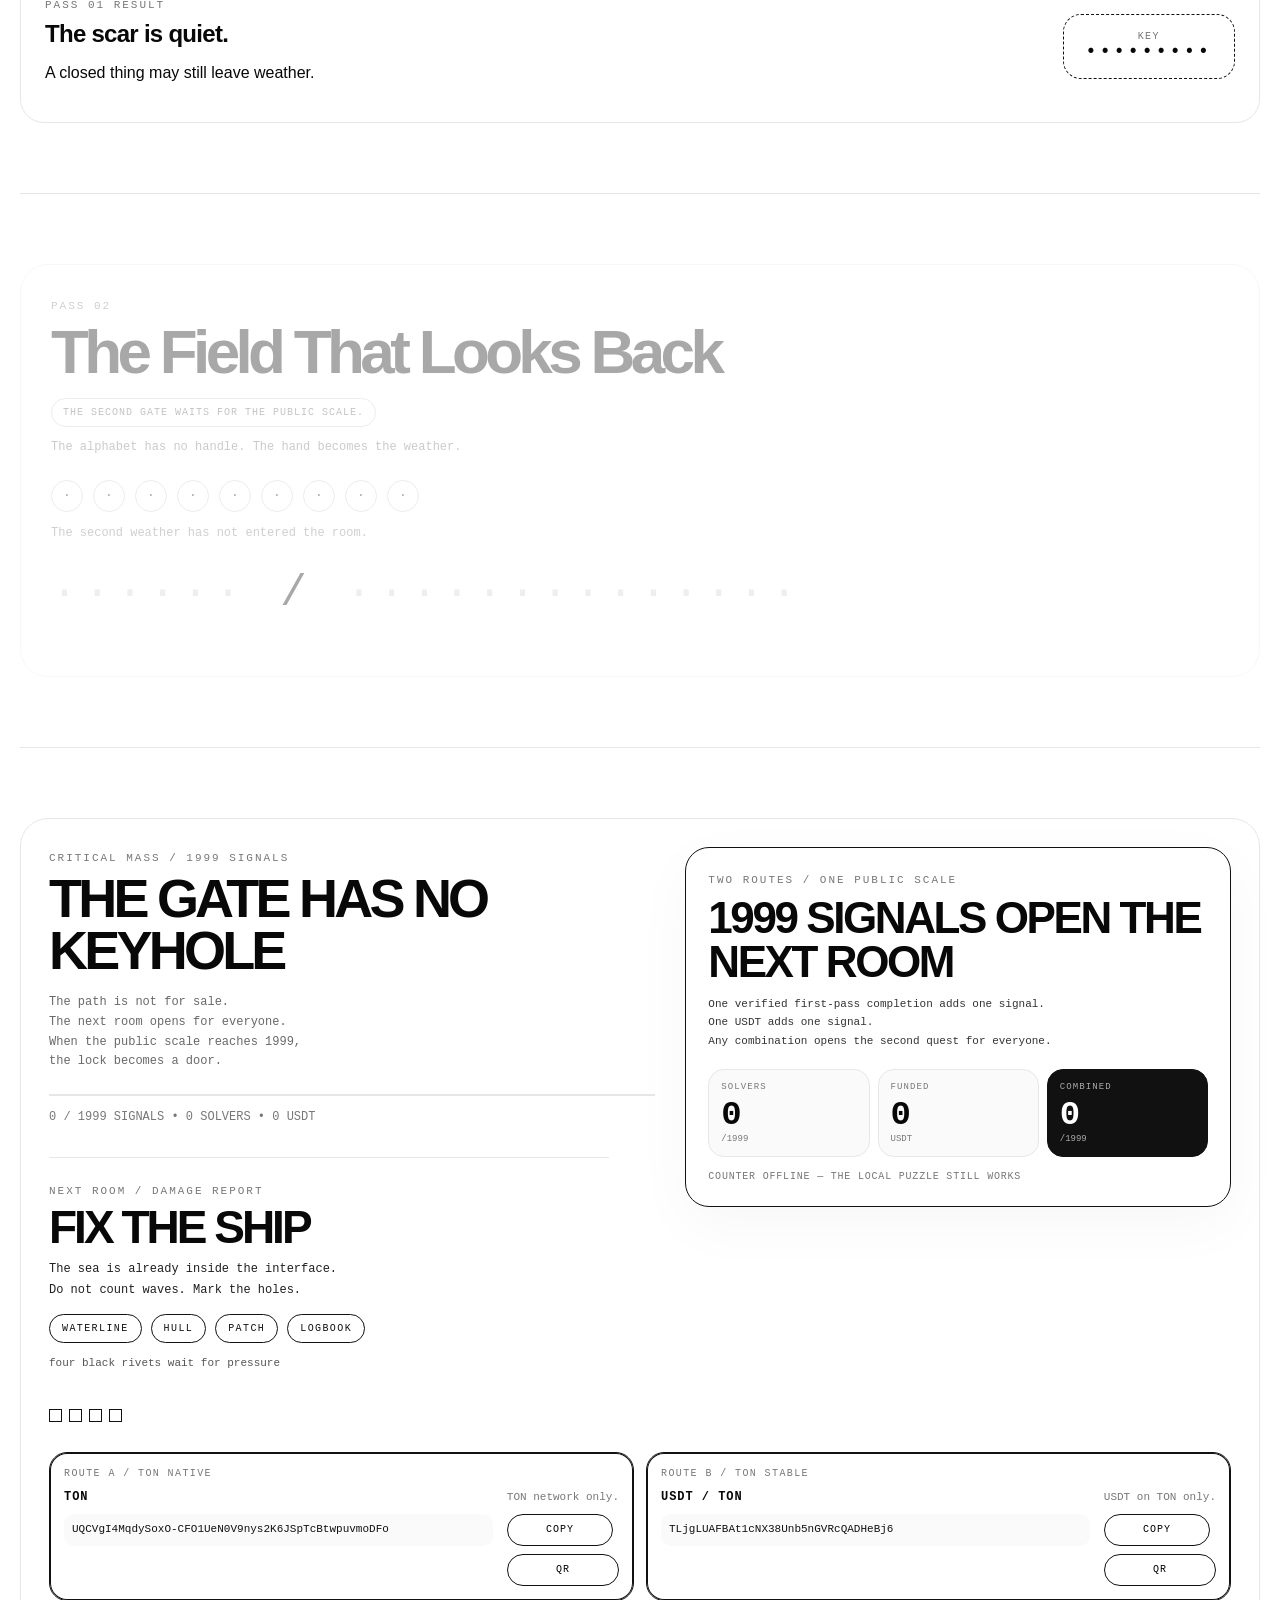
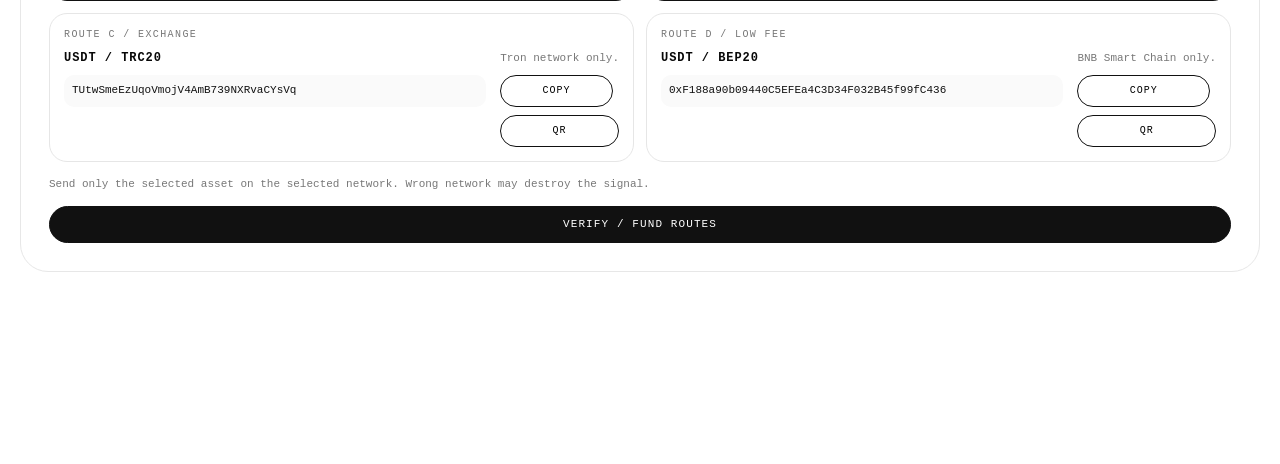
==== commit 9e9c9f16: "Connect production counter backend" ====
--- a/index.html
+++ b/index.html
@@ -7,7 +7,7 @@
 <title>THE LAST SAFE HOUSE — Case 001 / Follow White Duck</title>
 <meta content="Minimal ARG radio decoder. The Last Safe House. Case 001: Follow White Duck." name="description"/>
 <meta content="no-referrer" name="referrer"/>
-<meta content="default-src 'self'; img-src 'self' data:; media-src 'self' blob:; style-src 'self' 'unsafe-inline'; script-src 'self' https://challenges.cloudflare.com; connect-src 'self' https://api.whiteduck.online https://challenges.cloudflare.com; frame-src https://challenges.cloudflare.com; object-src 'none'; base-uri 'none'; form-action 'none'; frame-ancestors 'none'; upgrade-insecure-requests" http-equiv="Content-Security-Policy"/>
+<meta content="default-src 'self'; img-src 'self' data:; media-src 'self' blob:; style-src 'self' 'unsafe-inline'; script-src 'self' https://challenges.cloudflare.com; connect-src 'self' https://last-safe-house-counter.whiteduck.workers.dev https://challenges.cloudflare.com; frame-src https://challenges.cloudflare.com; object-src 'none'; base-uri 'none'; form-action 'none'; frame-ancestors 'none'; upgrade-insecure-requests" http-equiv="Content-Security-Policy"/>
 <link href="css/style.css" rel="stylesheet"/>
 </head>
 <body>
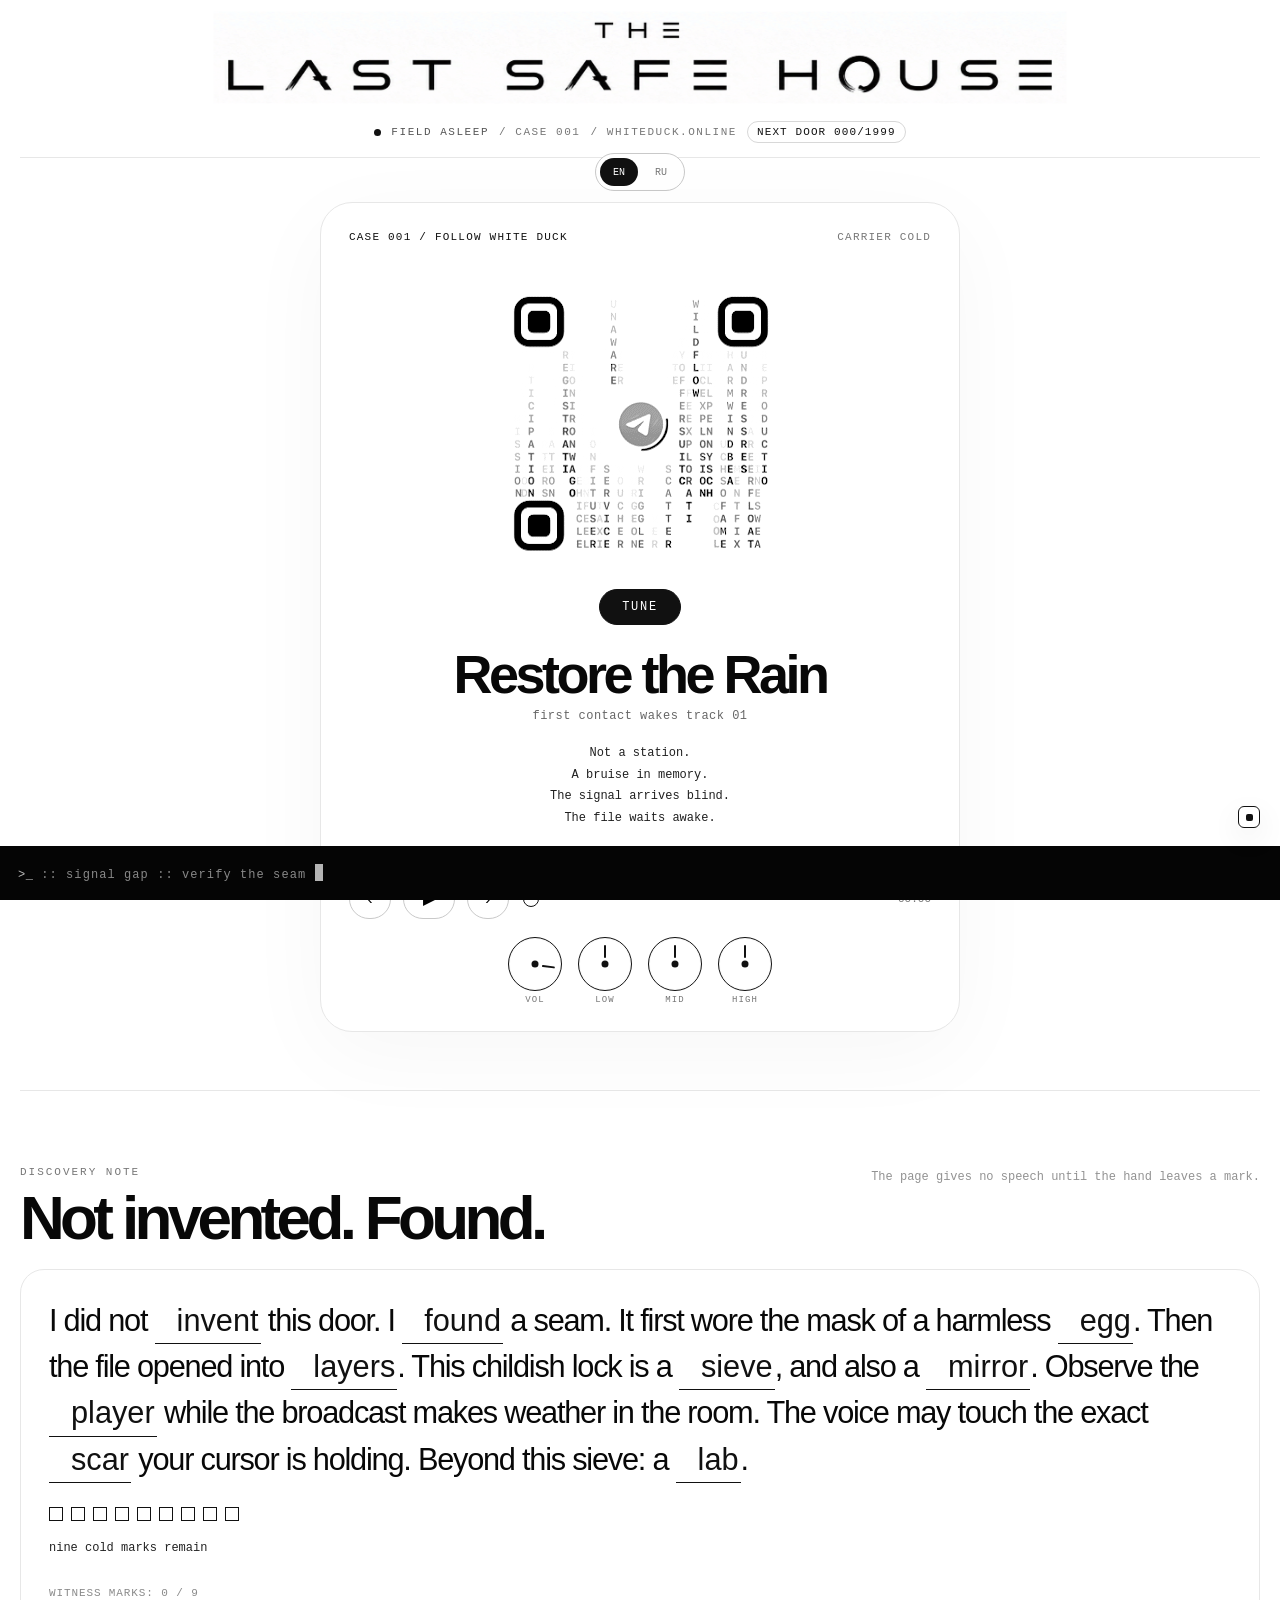
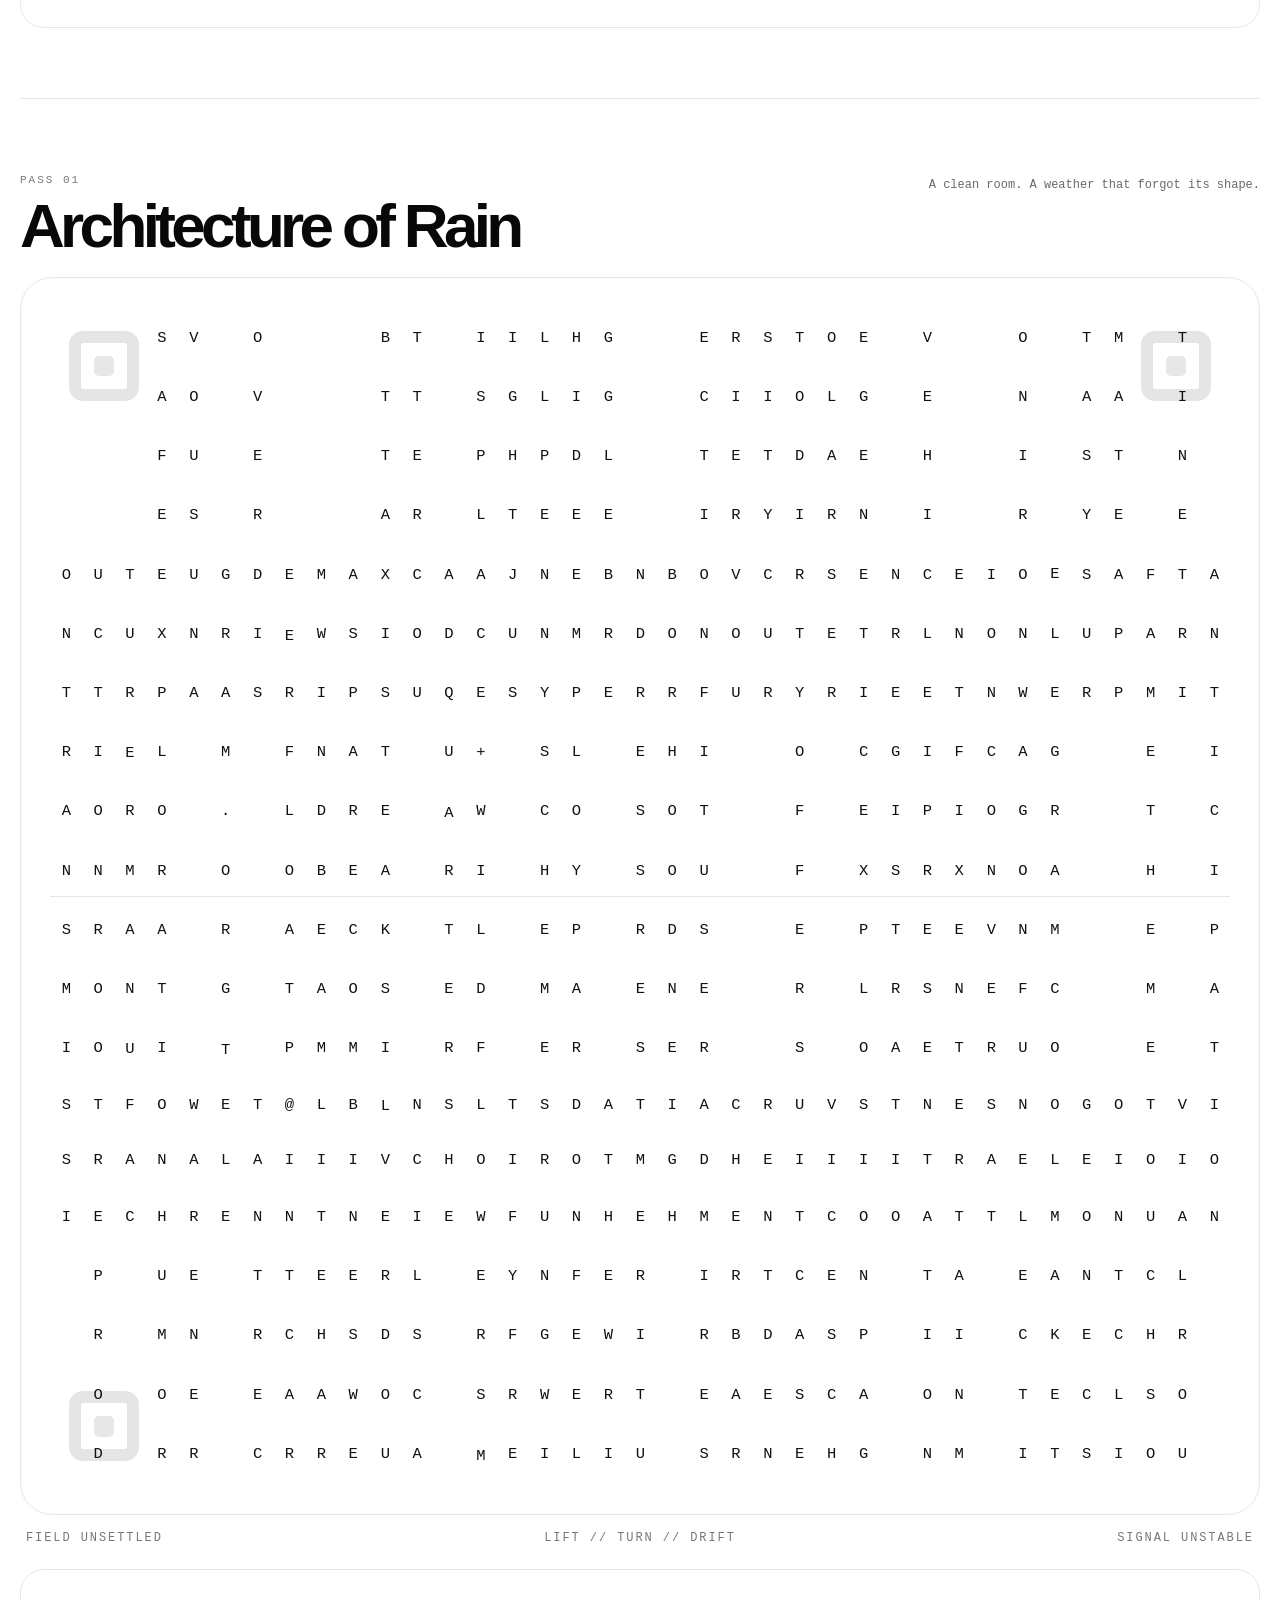
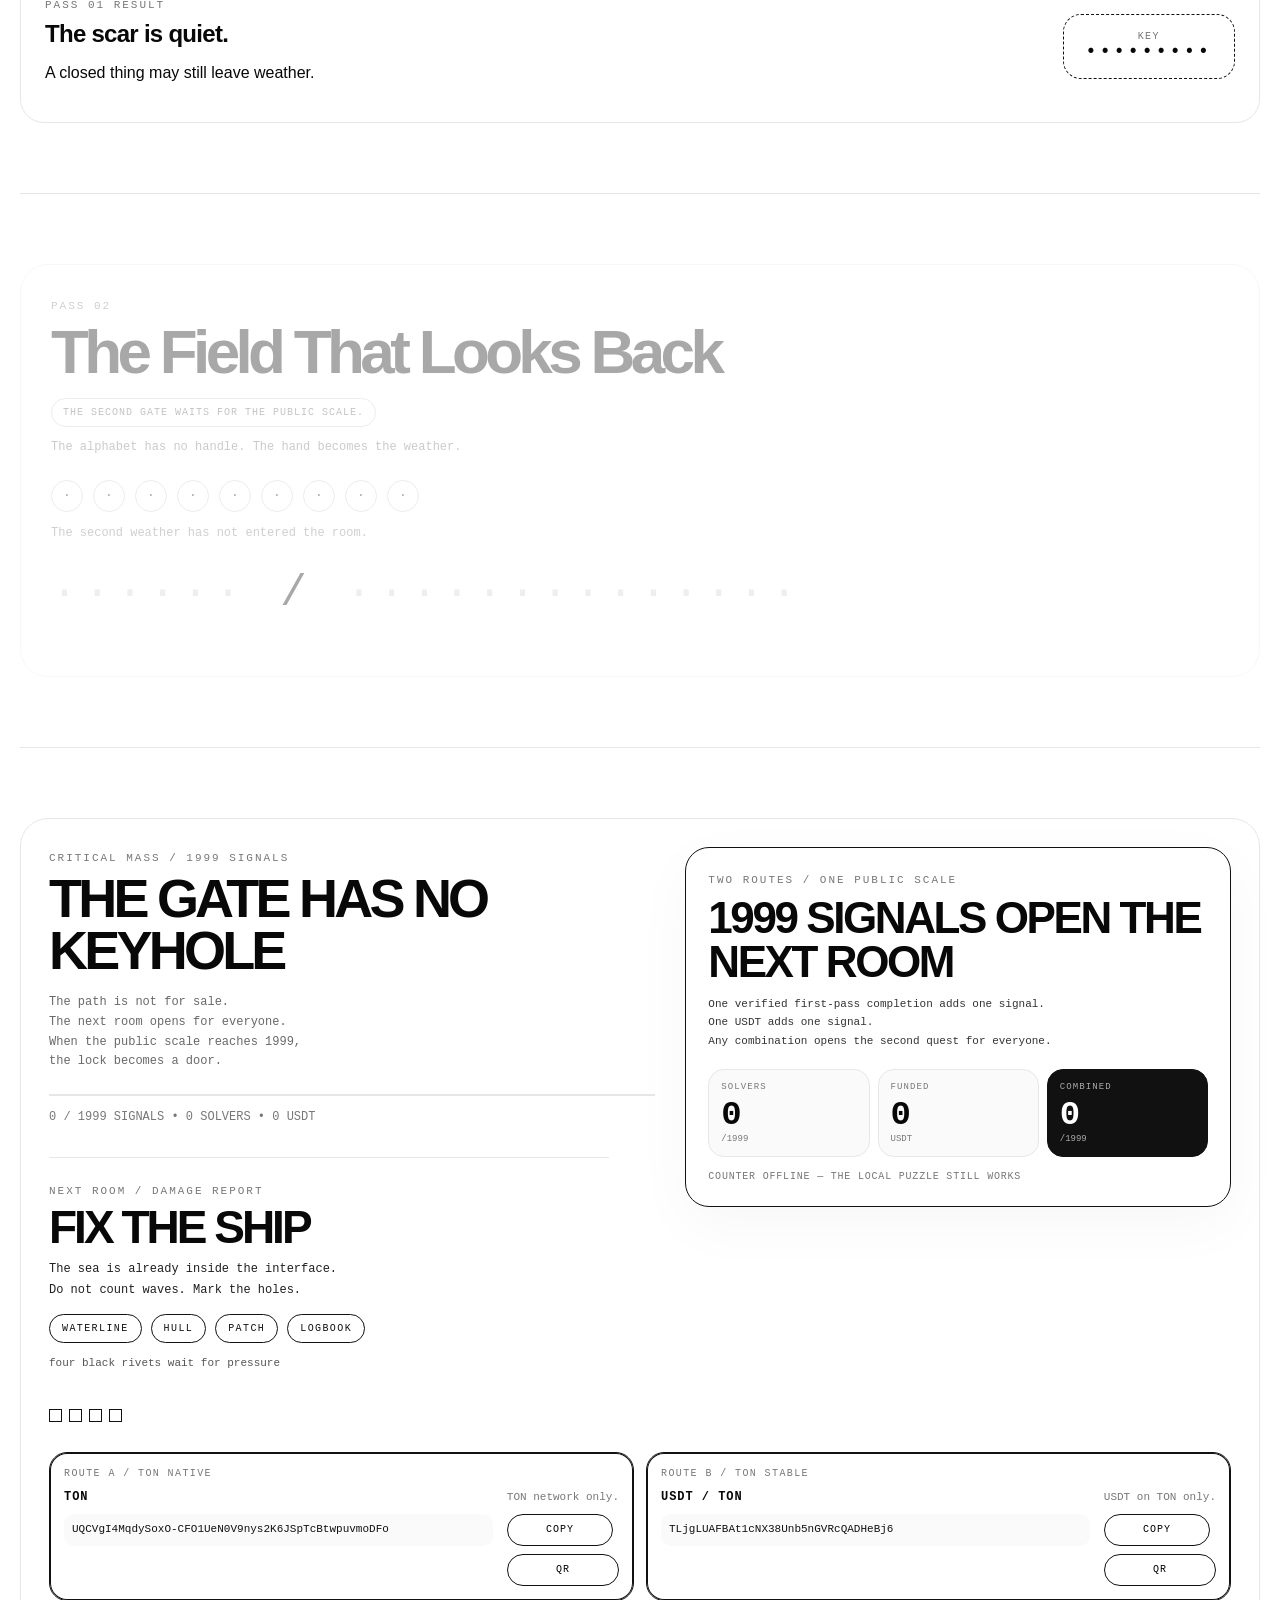
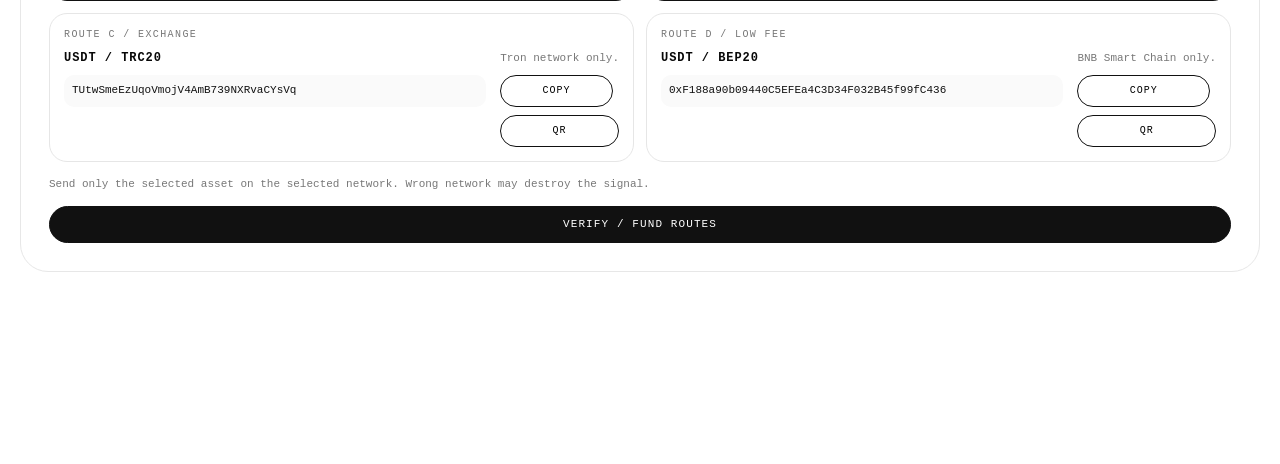
==== commit 22e6322b: "Add site analytics" ====
--- a/index.html
+++ b/index.html
@@ -192,5 +192,6 @@
 <audio id="audio" preload="metadata"></audio>
 <script src="js/i18n.js"></script><script src="js/data.js"></script>
 <script src="js/app.js"></script>
+<!-- Cloudflare Web Analytics --><script type='module' src='https://static.cloudflareinsights.com/beacon.min.js' data-cf-beacon='{"token": "22eac6e5286a47ccb7eddc76daa7a32d"}'></script><!-- End Cloudflare Web Analytics -->
 </body>
 </html>
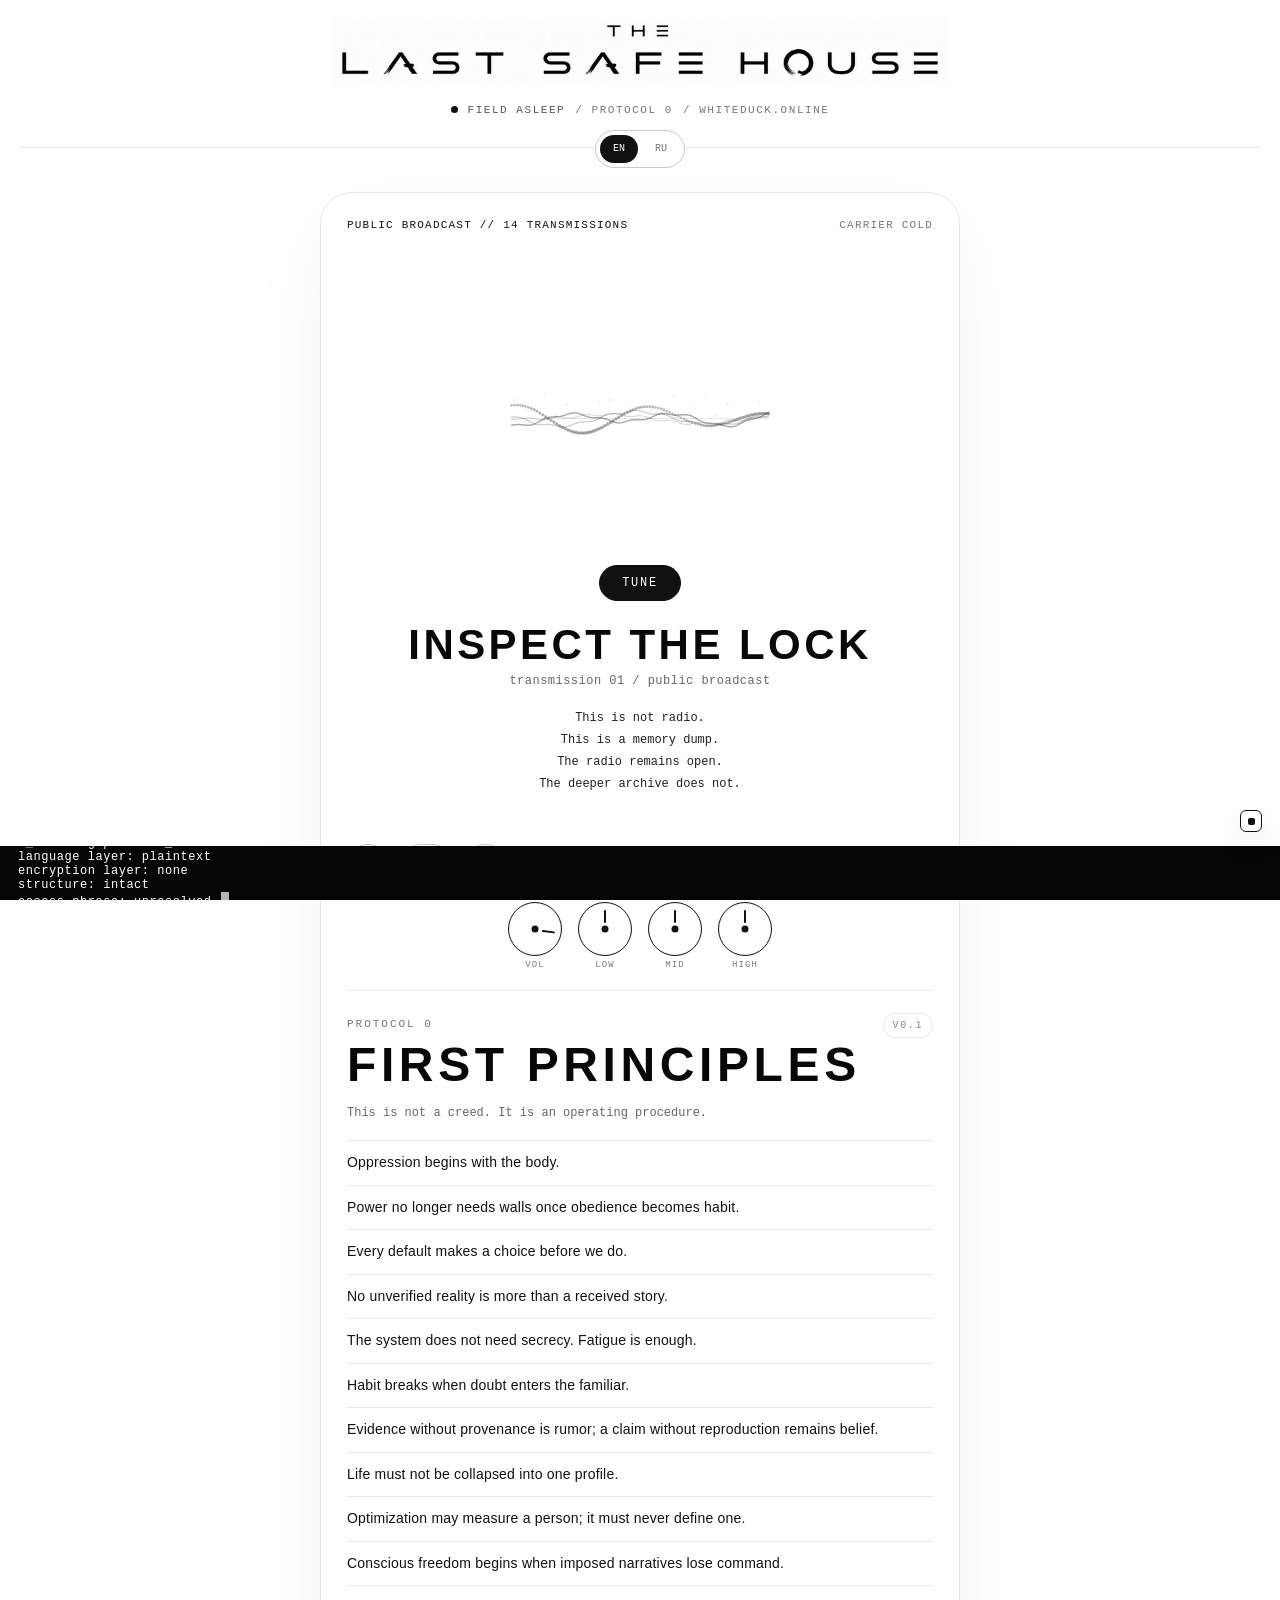
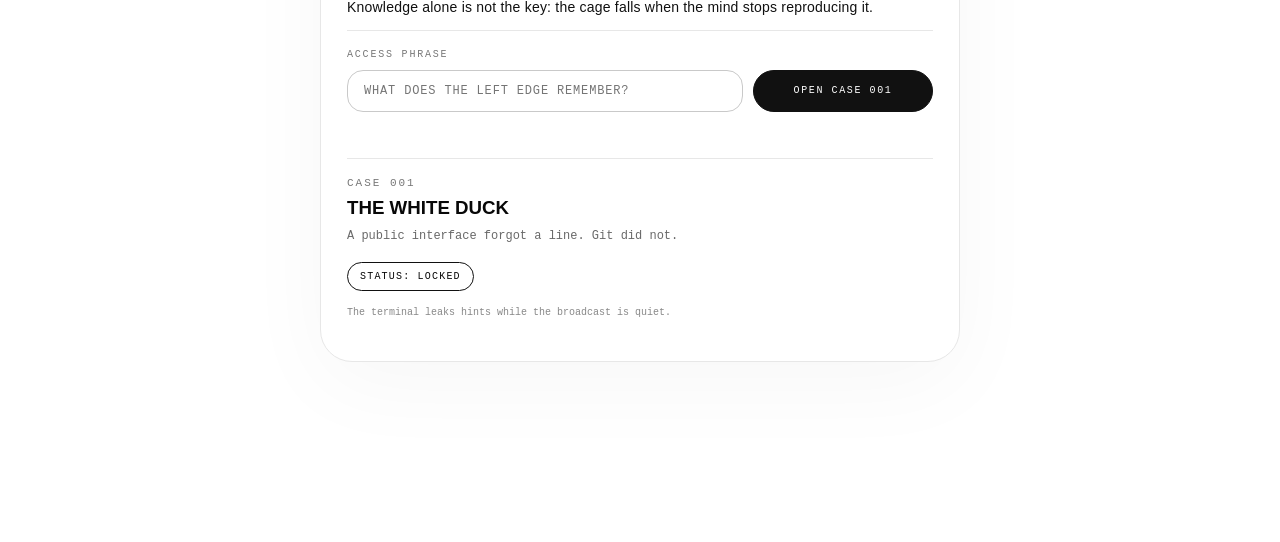
==== commit 06798964: "Deploy Protocol 0 v38 with smooth ticker timing" ====
--- a/index.html
+++ b/index.html
@@ -4,10 +4,10 @@
 <head>
 <meta charset="utf-8"/>
 <meta content="width=device-width, initial-scale=1, viewport-fit=cover" name="viewport"/>
-<title>THE LAST SAFE HOUSE — Case 001 / Follow White Duck</title>
-<meta content="Minimal ARG radio decoder. The Last Safe House. Case 001: Follow White Duck." name="description"/>
+<title>THE LAST SAFE HOUSE — Protocol 0 / Case 001</title>
+<meta content="Bilingual cyber-mystic radio, first-principles manifesto, and digital archaeology ARG. Protocol 0 opens Case 001: The White Duck." name="description"/>
 <meta content="no-referrer" name="referrer"/>
-<meta content="default-src 'self'; img-src 'self' data:; media-src 'self' blob:; style-src 'self' 'unsafe-inline'; script-src 'self' https://challenges.cloudflare.com; connect-src 'self' https://last-safe-house-counter.whiteduck.workers.dev https://challenges.cloudflare.com; frame-src https://challenges.cloudflare.com; object-src 'none'; base-uri 'none'; form-action 'none'; frame-ancestors 'none'; upgrade-insecure-requests" http-equiv="Content-Security-Policy"/>
+<meta content="default-src 'self'; img-src 'self' data:; media-src 'self' blob:; style-src 'self' 'unsafe-inline'; script-src 'self' https://challenges.cloudflare.com https://static.cloudflareinsights.com; connect-src 'self' https://last-safe-house-counter.whiteduck.workers.dev https://challenges.cloudflare.com https://cloudflareinsights.com; frame-src https://challenges.cloudflare.com; object-src 'none'; base-uri 'none'; form-action 'none'; frame-ancestors 'none'; upgrade-insecure-requests" http-equiv="Content-Security-Policy"/>
 <link href="css/style.css" rel="stylesheet"/>
 </head>
 <body>
@@ -36,24 +36,27 @@
 <div class="status statusCenter">
 <span aria-hidden="true" class="dot" id="liveDot"></span>
 <span id="headerStatus">paused</span>
-<span class="caseSmall" data-i18n="header.case">/ case 001</span>
+<span class="caseSmall" data-i18n="header.protocol" id="headerCase">/ protocol 0</span>
 <span class="relaySmall">/ whiteduck.online</span>
-<a class="microFund" href="#support" id="topFund">next door 000/1999</a>
+<a class="microFund protocolDependent hidden" href="#support" id="topFund">next door 000/1999</a>
 </div>
 <nav aria-label="Language / Язык" class="languageSwitch"><button aria-pressed="true" class="langButton" data-lang="en" type="button">EN</button><button aria-pressed="false" class="langButton" data-lang="ru" type="button">RU</button></nav></header>
-<section aria-label="radio relay" class="hero">
-<div class="radioCard">
-<div class="meta"><span class="caseLabel" data-i18n="hero.case">CASE 001 / FOLLOW WHITE DUCK</span><span id="radioState">carrier cold</span></div>
-<div aria-label="reference signal" class="gifWrap" id="gifTrigger">
-<img alt="QR word-layer reference signal" class="qrGif" draggable="false" src="assets/reference_signal.gif"/>
-<button class="tune" data-i18n="hero.tune" id="tuneButton" type="button">TUNE</button>
-</div>
-<h1 class="trackTitle" id="trackTitle">Restore the Rain</h1>
-<div class="subtitle" id="trackMeta">first contact wakes track 01</div>
-<div class="trackKoan" id="trackKoan">Not a station.
-A bruise in memory.
-The signal arrives blind.
-The file waits awake.</div>
+<section aria-label="public broadcast and protocol zero" class="hero">
+<div class="radioCard radioCardProtocol">
+<div class="meta"><span class="caseLabel" data-i18n="hero.case">PUBLIC BROADCAST // 14 TRANSMISSIONS</span><span id="radioState">carrier cold</span></div>
+<div aria-label="public signal particle field" class="gifWrap protocolSignalWrap" id="gifTrigger">
+<div aria-label="public signal particle field" class="signalStageInline" id="signalStage">
+<canvas aria-hidden="true" class="signalCanvas" id="signalCanvas"></canvas>
+</div>
+<img alt="QR word-layer reference signal" class="qrGif signalQr hidden" draggable="false" id="protocolRevealGif" src="assets/reference_signal.gif"/>
+<button class="tune tuneInline" data-i18n="hero.tune" id="tuneButton" type="button">TUNE</button>
+</div>
+<h1 class="trackTitle trackTitleWide" data-i18n="hero.restore" id="trackTitle">Inspect the Lock</h1>
+<div class="subtitle" data-i18n="hero.firstContact" id="trackMeta">transmission 01 / public broadcast</div>
+<div class="trackKoan compact" data-i18n="hero.koan" id="trackKoan">This is not radio.
+This is a memory dump.
+The radio remains open.
+The deeper archive does not.</div>
 <div aria-label="audio controls" class="controls" data-control-zone="">
 <button aria-label="previous track" class="iconBtn" data-i18n-aria="aria.prevTrack" id="prevTrack" type="button">‹</button>
 <button aria-label="play pause" class="iconBtn main" data-i18n-aria="aria.playPause" id="playPause" type="button">▶</button>
@@ -67,9 +70,44 @@
 <button aria-label="mid frequencies" aria-valuemax="12" aria-valuemin="-12" aria-valuenow="0" class="dial" data-dial="mid" data-value="0" id="midDial" role="slider" type="button"><i></i><span data-i18n="dials.mid">MID</span></button>
 <button aria-label="high frequencies" aria-valuemax="12" aria-valuemin="-12" aria-valuenow="0" class="dial" data-dial="high" data-value="0" id="highDial" role="slider" type="button"><i></i><span data-i18n="dials.high">HIGH</span></button>
 </div>
+<div class="protocolBlock" id="protocolCard">
+<div class="protocolHead">
+<div><span class="eyebrow" data-i18n="protocol0.eyebrow">PROTOCOL 0</span><h2 data-i18n="protocol0.title">FIRST PRINCIPLES</h2></div>
+<span class="protocolVersion">v0.1</span>
+</div>
+<p class="protocolIntro" data-i18n="protocol0.intro">This is not a creed. It is an operating procedure.</p>
+<div class="manifest manifestSingle" id="protocolManifest">
+<p class="manifestLine" data-i18n="protocol0.lines.0">Oppression begins with the body.</p>
+<p class="manifestLine" data-i18n="protocol0.lines.1">Power no longer needs walls once obedience becomes habit.</p>
+<p class="manifestLine" data-i18n="protocol0.lines.2">Every default makes a choice before we do.</p>
+<p class="manifestLine" data-i18n="protocol0.lines.3">No unverified reality is more than a received story.</p>
+<p class="manifestLine" data-i18n="protocol0.lines.4">The system does not need secrecy. Fatigue is enough.</p>
+<p class="manifestLine" data-i18n="protocol0.lines.5">Habit breaks when doubt enters the familiar.</p>
+<p class="manifestLine" data-i18n="protocol0.lines.6">Evidence without provenance is rumor; a claim without reproduction remains belief.</p>
+<p class="manifestLine" data-i18n="protocol0.lines.7">Life must not be collapsed into one profile.</p>
+<p class="manifestLine" data-i18n="protocol0.lines.8">Optimization may measure a person; it must never define one.</p>
+<p class="manifestLine" data-i18n="protocol0.lines.9">Conscious freedom begins when imposed narratives lose command.</p>
+<p class="manifestLine" data-i18n="protocol0.lines.10">Knowledge alone is not the key: the cage falls when the mind stops reproducing it.</p>
+</div>
+<form autocomplete="off" class="protocolForm" id="protocolForm" novalidate="">
+<label class="protocolLabel" data-i18n="protocol0.accessLabel" for="protocolInput">ACCESS PHRASE</label>
+<div class="protocolAccessRow">
+<input autocapitalize="characters" autocomplete="off" data-i18n-placeholder="protocol0.placeholder" id="protocolInput" inputmode="text" placeholder="what does the left edge remember?" spellcheck="false" type="text"/>
+<button data-i18n="protocol0.submit" id="protocolSubmit" type="submit">OPEN CASE 001</button>
+</div>
+<p aria-live="polite" class="protocolFeedback" id="protocolFeedback"></p>
+</form>
+<div class="casePreview casePreviewInline" id="casePreview">
+<span class="eyebrow" data-i18n="casePreview.eyebrow">CASE 001</span>
+<h3 data-i18n="casePreview.title">THE WHITE DUCK</h3>
+<p class="ghostText" data-i18n="casePreview.copy">A public interface forgot a line. Git did not.</p>
+<div aria-live="polite" class="caseStatus" data-i18n="casePreview.locked" id="caseStatus">STATUS: LOCKED</div>
+</div>
+<p class="protocolTerminalNote" data-i18n="protocol0.terminalNote">The terminal leaks hints while the broadcast is quiet.</p>
+</div>
 </div>
 </section>
-<section aria-label="discovery note" class="section discovery">
+<div aria-hidden="true" class="caseOne hidden" id="caseOne"><section aria-label="discovery note" class="section discovery">
 <div class="sectionHead">
 <div><span class="eyebrow" data-i18n="discovery.eyebrow">discovery note</span><h2 data-i18n="discovery.title">Not invented. Found.</h2></div>
 <p class="ghostText quiet" data-i18n="discovery.ghost">The page gives no speech until the hand leaves a mark.</p>
@@ -92,8 +130,7 @@
 <div class="traceReveal" data-i18n="discovery.marksRemain" id="traceReveal">nine cold marks remain</div>
 <div class="traceReceipt" id="traceReceipt">witness marks: 0 / 9</div>
 </div>
-</section>
-<section aria-label="pass one matrix restoration" class="section gameSection">
+</section><section aria-label="pass one matrix restoration" class="section gameSection">
 <div class="sectionHead">
 <div><span class="eyebrow" data-i18n="pass1.eyebrow">pass 01</span><h2 data-i18n="pass1.title">Architecture of Rain</h2></div>
 <p class="ghostText" data-i18n="pass1.ghost">A clean room. A weather that forgot its shape.</p>
@@ -104,8 +141,7 @@
 <div><span class="eyebrow" data-i18n="pass1.result">pass 01 result</span><h3 data-i18n="pass1.scarQuiet" id="unlockTitle">The scar is quiet.</h3><p data-i18n="pass1.closedWeather" id="unlockText">A closed thing may still leave weather.</p></div>
 <div class="keyBox"><small data-i18n="pass1.key">KEY</small><b id="keyValue">•••••••••</b></div>
 </div>
-</section>
-<section aria-label="pass two route" class="section">
+</section><section aria-label="pass two route" class="section">
 <div class="stageTwo locked" id="stageTwo">
 <span class="eyebrow" data-i18n="pass2.eyebrow">pass 02</span><h2 data-i18n="pass2.title">The Field That Looks Back</h2>
 <div class="globalGateStatus" data-i18n="pass2.globalWaiting" id="globalGateStatus">The second gate waits for the public scale.</div><p class="ghostText" data-i18n="pass2.ghost">The alphabet has no handle. The hand becomes the weather.</p>
@@ -116,8 +152,7 @@
 <div class="routeTape" id="routeTape"></div>
 <div class="routeActions hidden" id="routeActions"><a class="smallBtn" data-i18n="pass2.openGit" href="#" id="openLedger" rel="noopener" target="_blank">OPEN GIT</a><a class="smallBtn secondary" data-i18n="pass2.requestLab" href="#" id="requestLab">REQUEST LAB ACCESS</a></div>
 </div>
-</section>
-<section aria-label="support routes" class="section supportSection" id="support">
+</section><section aria-label="support routes" class="section supportSection" id="support">
 <div class="fund">
 <div class="fundCopy">
 <span class="eyebrow" data-i18n="support.eyebrow">critical mass / 1999 usdt</span>
@@ -184,14 +219,17 @@
 <a class="smallBtn" data-i18n="routes.verifyFund" href="#" id="donateLink" rel="noopener" target="_blank">VERIFY / FUND ROUTES</a>
 </div>
 </div>
-</section>
+</section></div>
+
+
+
 </main>
 <button class="terminalBeacon hidden" data-i18n="terminal.questionBeacon" id="terminalBeacon" type="button">THE HOUSE HAS A QUESTION — OPEN TERMINAL</button><footer aria-label="radio transcript" class="ticker" data-i18n-aria="aria.transcript">
 <div class="tickerViewport" id="tickerViewport"><div class="tickerInner" data-i18n="terminal.waiting" id="tickerTrack">&gt;_ waiting for first contact...</div></div>
 </footer>
-<audio id="audio" preload="metadata"></audio>
+<audio id="audio" preload="auto" playsinline webkit-playsinline></audio>
 <script src="js/i18n.js"></script><script src="js/data.js"></script>
 <script src="js/app.js"></script>
-<!-- Cloudflare Web Analytics --><script type='module' src='https://static.cloudflareinsights.com/beacon.min.js' data-cf-beacon='{"token": "22eac6e5286a47ccb7eddc76daa7a32d"}'></script><!-- End Cloudflare Web Analytics -->
+<!-- Cloudflare Web Analytics --><script data-cf-beacon='{"token": "22eac6e5286a47ccb7eddc76daa7a32d"}' src="https://static.cloudflareinsights.com/beacon.min.js" type="module"></script><!-- End Cloudflare Web Analytics -->
 </body>
 </html>
--- a/css/style.css
+++ b/css/style.css
@@ -225,3 +225,229 @@
   .terminalBeacon{bottom:76px;font-size:9px;padding:10px 13px}
   .auditMark{display:none}
 }
+
+
+/* v35 — original layout restored + protocol/wave entry */
+:root{
+  --display:-apple-system,BlinkMacSystemFont,"Avenir Next","Segoe UI",Helvetica,Arial,sans-serif;
+}
+.topline{height:76px}
+.brandLogo{display:inline-flex!important;align-items:center!important;line-height:0!important;min-width:0!important}
+.brandLogo img{display:block!important;height:54px!important;width:auto!important;max-width:min(44vw,560px)!important;object-fit:contain!important}
+.brandLogoCenter img{height:78px!important;max-width:min(76vw,900px)!important}
+.toplineCenter{gap:14px!important;padding:14px 0 12px!important;min-height:118px!important}
+.statusCenter{flex-wrap:wrap}
+
+.trackTitle,
+.protocolHead h2,
+.section h2,
+.section h3,
+.fundCopy h3,
+.shipBlock h4,
+.communityProgress h4,
+.stageTwo h2,
+.unlock h3{
+  font-family:var(--display);
+  font-weight:600;
+  text-transform:uppercase;
+  letter-spacing:.11em!important;
+  line-height:1.05;
+}
+.trackTitle{font-size:clamp(28px,3.9vw,44px);margin-top:10px;letter-spacing:.14em!important}
+.protocolHead h2{font-size:clamp(30px,4.4vw,52px);margin:10px 0 0;letter-spacing:.17em!important;line-height:1.04}
+.section h2,.stageTwo h2{letter-spacing:.12em!important;line-height:1.06}
+.section h3,.fundCopy h3,.shipBlock h4,.communityProgress h4,.unlock h3{letter-spacing:.1em!important;line-height:1.08}
+html[lang="ru"] .trackTitle,
+html[lang="ru"] .protocolHead h2,
+html[lang="ru"] .section h2,
+html[lang="ru"] .stageTwo h2{letter-spacing:.075em!important}
+html[lang="ru"] .section h3,
+html[lang="ru"] .fundCopy h3,
+html[lang="ru"] .shipBlock h4,
+html[lang="ru"] .communityProgress h4,
+html[lang="ru"] .unlock h3{letter-spacing:.06em!important}
+
+.protocolSignalWrap{display:flex;flex-direction:column;align-items:center;margin:28px 0 16px;cursor:crosshair}
+.signalStageInline{
+  position:relative;
+  width:min(300px,70vw);
+  height:min(300px,70vw);
+  border:0;
+  border-radius:22px;
+  background:#fff;
+  overflow:hidden;
+  display:block;
+}
+.signalStageInline::before{
+  content:"";position:absolute;inset:0;pointer-events:none;z-index:1;
+  background:linear-gradient(180deg,rgba(255,255,255,.46),rgba(255,255,255,0) 32%,rgba(0,0,0,.018));
+}
+.signalStageInline::after{display:none}
+.signalCanvas{position:absolute;inset:0;z-index:2;width:100%;height:100%}
+.signalLabel{display:none!important}
+.signalQr{width:min(300px,70vw);height:min(300px,70vw);object-fit:contain;filter:grayscale(1) contrast(1.06);mix-blend-mode:multiply}
+.protocolSignalWrap .tuneInline{margin-top:18px}
+.protocolBlock{width:100%;margin-top:28px;padding-top:24px;border-top:1px solid var(--line);text-align:left}
+.protocolBlock.complete{border-top-color:#111}
+.protocolHead{display:flex;align-items:flex-start;justify-content:space-between;gap:18px}
+.protocolVersion{font-family:var(--mono);font-size:10px;letter-spacing:.16em;text-transform:uppercase;color:#888;border:1px solid var(--line);border-radius:999px;padding:6px 9px;white-space:nowrap}
+.protocolIntro{font-family:var(--mono);font-size:12px;line-height:1.65;color:#666;margin:16px 0 18px}
+.manifest{border-top:1px solid var(--line);border-bottom:1px solid var(--line)}
+.manifestLine{font-family:var(--sans);font-size:14px;line-height:1.72;color:#111;margin:0;padding:11px 0;border-bottom:1px solid var(--line);letter-spacing:.015em}
+.manifestLine:last-child{border-bottom:0}
+.protocolForm{margin-top:18px}
+.protocolLabel{display:block;font-family:var(--mono);font-size:10px;letter-spacing:.18em;color:#777;margin-bottom:10px;text-transform:uppercase}
+.protocolAccessRow{display:grid;grid-template-columns:minmax(0,1fr) auto;gap:10px;align-items:stretch}
+.protocolAccessRow input{
+  min-width:0;border:1px solid var(--line2);border-radius:16px;padding:13px 16px;background:#fff;color:#111;
+  font-family:var(--mono);font-size:12px;outline:none;letter-spacing:.07em;text-transform:uppercase;
+}
+.protocolAccessRow input:focus{border-color:#111;box-shadow:0 0 0 3px rgba(0,0,0,.05)}
+.protocolAccessRow button{
+  border:1px solid #111;border-radius:999px;background:#111;color:#fff;padding:12px 18px;min-width:180px;
+  font-family:var(--mono);font-size:10px;letter-spacing:.16em;text-transform:uppercase;cursor:pointer;white-space:nowrap;
+}
+.protocolAccessRow button:disabled,.protocolAccessRow input:disabled{opacity:.56;cursor:default}
+.protocolFeedback{min-height:18px;margin:10px 0 0;font-family:var(--mono);font-size:10px;letter-spacing:.08em;text-transform:uppercase;color:#777}
+.protocolFeedback.error{color:#9d1515}.protocolFeedback.success{color:#111;font-weight:700}
+.casePreviewInline{margin-top:18px;padding-top:18px;border-top:1px solid var(--line)}
+.casePreviewInline .eyebrow{display:block;margin-bottom:3px}
+.casePreviewInline h3{margin:8px 0 8px}
+.casePreviewInline .ghostText{max-width:none}
+.caseStatus{display:inline-flex;margin-top:16px;border:1px solid #111;border-radius:999px;padding:8px 12px;font-family:var(--mono);font-size:10px;letter-spacing:.12em;text-transform:uppercase}
+.casePreviewInline.unlocked .caseStatus{background:#111;color:#fff}
+.protocolTerminalNote{margin-top:14px;font-family:var(--mono);font-size:10px;line-height:1.55;color:#888}
+
+/* legacy watcher kept */
+.watcher{right:18px;bottom:68px}
+
+@media(max-width:900px){
+  .brandLogo img{height:36px!important;max-width:min(56vw,330px)!important}
+  .brandLogoCenter img{height:54px!important;max-width:min(88vw,540px)!important}
+  .toplineCenter{min-height:104px!important}
+  .trackTitle{font-size:clamp(24px,6.7vw,38px);letter-spacing:.11em!important}
+  .protocolHead h2{font-size:clamp(28px,8vw,42px)!important;letter-spacing:.13em!important}
+}
+@media(max-width:680px){
+  .protocolAccessRow{grid-template-columns:1fr}
+  .protocolAccessRow button{width:100%;min-width:0}
+  .signalStageInline,.signalQr{width:240px;height:240px}
+  .signalLabel{display:none!important}
+}
+@media(max-width:540px){
+  .brandLogo img{height:30px!important;max-width:62vw!important}
+  .brandLogoCenter img{height:42px!important;max-width:92vw!important}
+  .toplineCenter{min-height:96px!important}
+  .protocolBlock{margin-top:24px;padding-top:20px}
+  .protocolHead{flex-direction:column;gap:10px}
+  .protocolHead h2{letter-spacing:.11em!important}
+  html[lang="ru"] .protocolHead h2{letter-spacing:.07em!important}
+  .section h2,.stageTwo h2{letter-spacing:.09em!important}
+  .section h3,.fundCopy h3,.shipBlock h4,.communityProgress h4,.unlock h3{letter-spacing:.08em!important}
+  .manifestLine{font-size:13px;line-height:1.68}
+}
+
+/* v36 — restrained heading tracking */
+.trackTitle{letter-spacing:.07em!important}
+.protocolHead h2{letter-spacing:.09em!important}
+.section h2,.stageTwo h2{letter-spacing:.065em!important}
+.section h3,.fundCopy h3,.shipBlock h4,.communityProgress h4,.unlock h3{letter-spacing:.05em!important}
+html[lang="ru"] .trackTitle{letter-spacing:.045em!important}
+html[lang="ru"] .protocolHead h2{letter-spacing:.055em!important}
+html[lang="ru"] .section h2,html[lang="ru"] .stageTwo h2{letter-spacing:.04em!important}
+html[lang="ru"] .section h3,html[lang="ru"] .fundCopy h3,html[lang="ru"] .shipBlock h4,html[lang="ru"] .communityProgress h4,html[lang="ru"] .unlock h3{letter-spacing:.03em!important}
+@media(max-width:900px){
+  .trackTitle{letter-spacing:.06em!important}
+  .protocolHead h2{letter-spacing:.075em!important}
+  .section h2,.stageTwo h2{letter-spacing:.055em!important}
+  .section h3,.fundCopy h3,.shipBlock h4,.communityProgress h4,.unlock h3{letter-spacing:.04em!important}
+  html[lang="ru"] .trackTitle{letter-spacing:.035em!important}
+  html[lang="ru"] .protocolHead h2{letter-spacing:.045em!important}
+  html[lang="ru"] .section h2,html[lang="ru"] .stageTwo h2{letter-spacing:.032em!important}
+}
+@media(max-width:540px){
+  .trackTitle{letter-spacing:.05em!important}
+  .protocolHead h2{letter-spacing:.065em!important}
+  .section h2,.stageTwo h2{letter-spacing:.05em!important}
+  .section h3,.fundCopy h3,.shipBlock h4,.communityProgress h4,.unlock h3{letter-spacing:.035em!important}
+  html[lang="ru"] .trackTitle{letter-spacing:.028em!important}
+  html[lang="ru"] .protocolHead h2{letter-spacing:.038em!important}
+  html[lang="ru"] .section h2,html[lang="ru"] .stageTwo h2{letter-spacing:.028em!important}
+}
+
+
+/* v37: lighter tracking + cleaner signal stage */
+.trackTitle{letter-spacing:.042em!important}
+.protocolHead h2{letter-spacing:.054em!important}
+.section h2,.stageTwo h2{letter-spacing:.042em!important}
+.section h3,.fundCopy h3,.shipBlock h4,.communityProgress h4,.unlock h3{letter-spacing:.028em!important}
+html[lang="ru"] .trackTitle{letter-spacing:.022em!important}
+html[lang="ru"] .protocolHead h2{letter-spacing:.03em!important}
+html[lang="ru"] .section h2,html[lang="ru"] .stageTwo h2{letter-spacing:.022em!important}
+html[lang="ru"] .section h3,html[lang="ru"] .fundCopy h3,html[lang="ru"] .shipBlock h4,html[lang="ru"] .communityProgress h4,html[lang="ru"] .unlock h3{letter-spacing:.018em!important}
+@media(max-width:720px){
+  .trackTitle{letter-spacing:.036em!important}
+  .protocolHead h2{letter-spacing:.046em!important}
+  .section h2,.stageTwo h2{letter-spacing:.036em!important}
+  .section h3,.fundCopy h3,.shipBlock h4,.communityProgress h4,.unlock h3{letter-spacing:.024em!important}
+  html[lang="ru"] .trackTitle{letter-spacing:.018em!important}
+  html[lang="ru"] .protocolHead h2{letter-spacing:.026em!important}
+  html[lang="ru"] .section h2,html[lang="ru"] .stageTwo h2{letter-spacing:.018em!important}
+  html[lang="ru"] .section h3,html[lang="ru"] .fundCopy h3,html[lang="ru"] .shipBlock h4,html[lang="ru"] .communityProgress h4,html[lang="ru"] .unlock h3{letter-spacing:.015em!important}
+}
+
+
+/* v38: refined typography + cleaner wave stage */
+.trackTitle,
+.protocolHead h2,
+.section h2,
+.section h3,
+.fundCopy h3,
+.shipBlock h4,
+.communityProgress h4,
+.stageTwo h2,
+.unlock h3{
+  font-family:var(--display)!important;
+  font-weight:600!important;
+  text-transform:uppercase!important;
+  letter-spacing:.074em!important;
+  line-height:1.03!important;
+}
+.trackTitle{font-size:clamp(28px,3.8vw,42px)!important;margin-top:10px!important;letter-spacing:.082em!important}
+.protocolHead h2{font-size:clamp(30px,4.1vw,48px)!important;letter-spacing:.096em!important;line-height:1.02!important}
+.section h2,.stageTwo h2{letter-spacing:.078em!important}
+.section h3,.fundCopy h3,.shipBlock h4,.communityProgress h4,.unlock h3{letter-spacing:.058em!important;line-height:1.05!important}
+html[lang="ru"] .trackTitle{letter-spacing:.036em!important}
+html[lang="ru"] .protocolHead h2{letter-spacing:.046em!important}
+html[lang="ru"] .section h2,html[lang="ru"] .stageTwo h2{letter-spacing:.038em!important}
+html[lang="ru"] .section h3,html[lang="ru"] .fundCopy h3,html[lang="ru"] .shipBlock h4,html[lang="ru"] .communityProgress h4,html[lang="ru"] .unlock h3{letter-spacing:.03em!important}
+@media(max-width:900px){
+  .trackTitle{font-size:clamp(24px,6vw,36px)!important;letter-spacing:.066em!important}
+  .protocolHead h2{font-size:clamp(27px,7vw,40px)!important;letter-spacing:.076em!important}
+  .section h2,.stageTwo h2{letter-spacing:.066em!important}
+  .section h3,.fundCopy h3,.shipBlock h4,.communityProgress h4,.unlock h3{letter-spacing:.048em!important}
+  html[lang="ru"] .trackTitle{letter-spacing:.03em!important}
+  html[lang="ru"] .protocolHead h2{letter-spacing:.038em!important}
+  html[lang="ru"] .section h2,html[lang="ru"] .stageTwo h2{letter-spacing:.03em!important}
+  html[lang="ru"] .section h3,html[lang="ru"] .fundCopy h3,html[lang="ru"] .shipBlock h4,html[lang="ru"] .communityProgress h4,html[lang="ru"] .unlock h3{letter-spacing:.024em!important}
+}
+.signalStageInline{
+  width:min(292px,68vw)!important;
+  height:min(292px,68vw)!important;
+  border:0!important;
+  border-radius:0!important;
+  background:transparent!important;
+  overflow:visible!important;
+  box-shadow:none!important;
+}
+.signalStageInline::before,.signalStageInline::after{display:none!important;content:none!important}
+.signalCanvas{display:block!important;background:transparent!important}
+.protocolSignalWrap{margin:24px 0 12px!important}
+.protocolBlock{margin-top:22px!important;padding-top:22px!important}
+.protocolIntro{margin:14px 0 16px!important}
+.manifestLine{padding:10px 0!important;line-height:1.68!important}
+.radioCard{padding:26px 26px 30px!important}
+@media(max-width:540px){
+  .radioCard{padding:20px 18px 24px!important}
+  .signalStageInline{width:min(260px,72vw)!important;height:min(260px,72vw)!important}
+}
